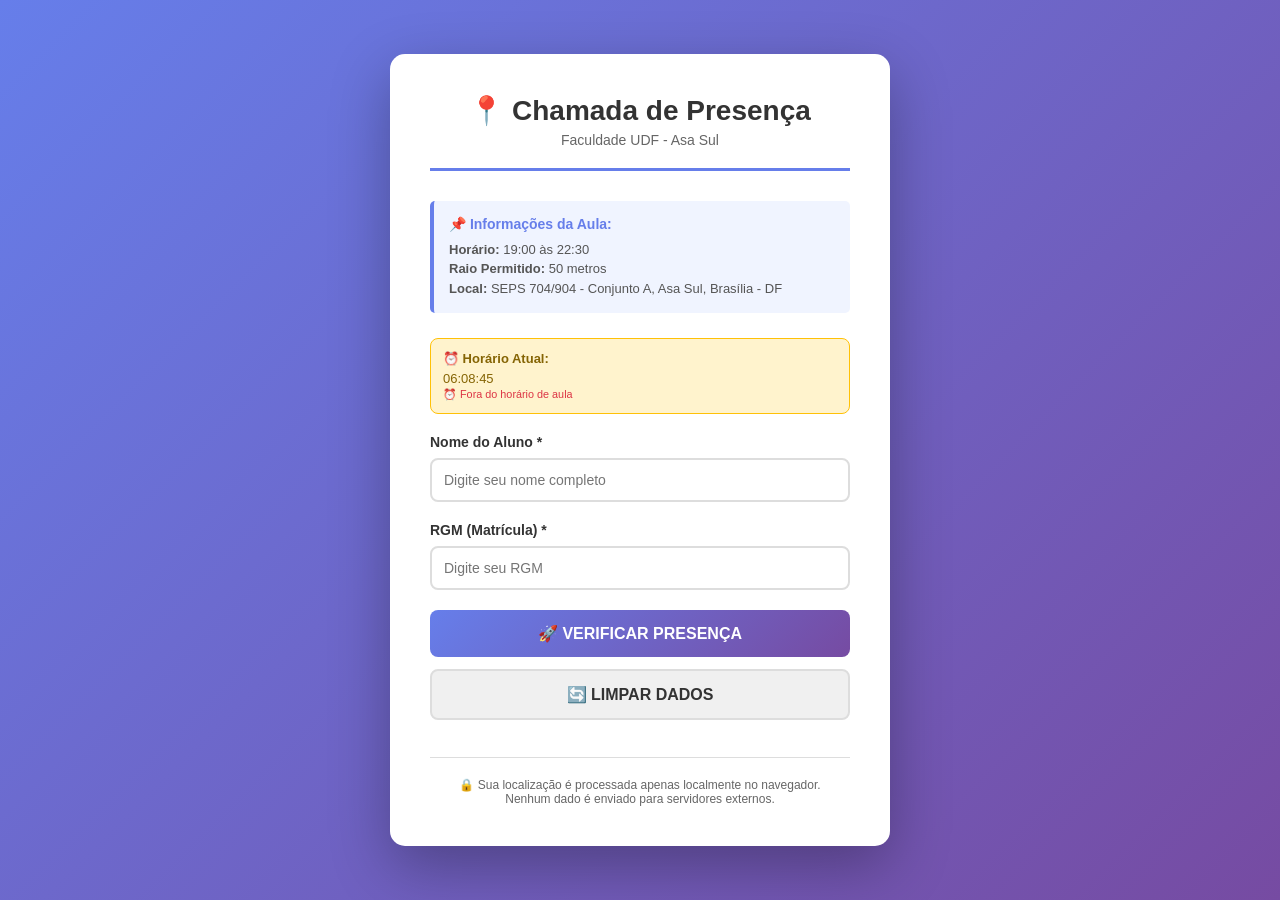
==== unidade_3/index.html @ 35caa16e "Update index.html - Sistema completo de chamada de presença UDF com GPS, validação de horário e camp" ====
<!DOCTYPE html>
<html lang="pt-BR">
<head>
    <meta charset="UTF-8">
    <meta name="viewport" content="width=device-width, initial-scale=1.0">
    <title>Chamada de Presença - UDF</title>
    <style>
        * {
            margin: 0;
            padding: 0;
            box-sizing: border-box;
        }
        
        body {
            font-family: 'Segoe UI', Tahoma, Geneva, Verdana, sans-serif;
            background: linear-gradient(135deg, #667eea 0%, #764ba2 100%);
            min-height: 100vh;
            display: flex;
            justify-content: center;
            align-items: center;
            padding: 20px;
        }
        
        .container {
            background: white;
            border-radius: 15px;
            box-shadow: 0 20px 60px rgba(0, 0, 0, 0.3);
            max-width: 500px;
            width: 100%;
            padding: 40px;
        }
        
        header {
            text-align: center;
            margin-bottom: 30px;
            border-bottom: 3px solid #667eea;
            padding-bottom: 20px;
        }
        
        header h1 {
            color: #333;
            font-size: 28px;
            margin-bottom: 5px;
        }
        
        header p {
            color: #666;
            font-size: 14px;
        }
        
        .info-box {
            background: #f0f4ff;
            border-left: 4px solid #667eea;
            padding: 15px;
            margin-bottom: 25px;
            border-radius: 5px;
        }
        
        .info-box h3 {
            color: #667eea;
            font-size: 14px;
            margin-bottom: 8px;
        }
        
        .info-box p {
            color: #555;
            font-size: 13px;
            line-height: 1.5;
        }
        
        .form-group {
            margin-bottom: 20px;
        }
        
        label {
            display: block;
            color: #333;
            font-weight: 600;
            margin-bottom: 8px;
            font-size: 14px;
        }
        
        input[type='text'],
        input[type='number'] {
            width: 100%;
            padding: 12px;
            border: 2px solid #ddd;
            border-radius: 8px;
            font-size: 14px;
            transition: border-color 0.3s;
        }
        
        input[type='text']:focus,
        input[type='number']:focus {
            outline: none;
            border-color: #667eea;
            box-shadow: 0 0 0 3px rgba(102, 126, 234, 0.1);
        }
        
        .horario-info {
            background: #fff3cd;
            border: 1px solid #ffc107;
            padding: 12px;
            border-radius: 8px;
            margin-bottom: 20px;
            font-size: 13px;
            color: #856404;
        }
        
        .horario-info strong {
            display: block;
            margin-bottom: 5px;
        }
        
        button {
            width: 100%;
            padding: 14px;
            border: none;
            border-radius: 8px;
            font-size: 16px;
            font-weight: 600;
            cursor: pointer;
            transition: all 0.3s;
            margin-bottom: 12px;
        }
        
        .btn-verificar {
            background: linear-gradient(135deg, #667eea 0%, #764ba2 100%);
            color: white;
        }
        
        .btn-verificar:hover {
            transform: translateY(-2px);
            box-shadow: 0 10px 25px rgba(102, 126, 234, 0.3);
        }
        
        .btn-verificar:active {
            transform: translateY(0);
        }
        
        .btn-limpar {
            background: #f0f0f0;
            color: #333;
            border: 2px solid #ddd;
        }
        
        .btn-limpar:hover {
            background: #e0e0e0;
        }
        
        .loading {
            display: none;
            text-align: center;
            padding: 20px;
        }
        
        .spinner {
            border: 4px solid #f3f3f3;
            border-top: 4px solid #667eea;
            border-radius: 50%;
            width: 40px;
            height: 40px;
            animation: spin 1s linear infinite;
            margin: 0 auto 10px;
        }
        
        @keyframes spin {
            0% { transform: rotate(0deg); }
            100% { transform: rotate(360deg); }
        }
        
        .resultado {
            margin-top: 25px;
            padding: 20px;
            border-radius: 10px;
            display: none;
        }
        
        .resultado.sucesso {
            background: #d4edda;
            border: 2px solid #28a745;
            color: #155724;
        }
        
        .resultado.erro {
            background: #f8d7da;
            border: 2px solid #dc3545;
            color: #721c24;
        }
        
        .resultado.aviso {
            background: #fff3cd;
            border: 2px solid #ffc107;
            color: #856404;
        }
        
        .resultado h3 {
            margin-bottom: 10px;
            font-size: 18px;
        }
        
        .resultado p {
            font-size: 14px;
            line-height: 1.6;
            margin-bottom: 8px;
        }
        
        .dados-detalhes {
            background: rgba(0, 0, 0, 0.1);
            padding: 12px;
            border-radius: 5px;
            margin-top: 12px;
            font-size: 13px;
        }
        
        .dados-detalhes p {
            margin-bottom: 5px;
        }
        
        footer {
            text-align: center;
            margin-top: 25px;
            padding-top: 20px;
            border-top: 1px solid #ddd;
            color: #666;
            font-size: 12px;
        }
        
        .erro-mensagem {
            color: #dc3545;
            font-size: 13px;
            margin-top: 5px;
            display: none;
        }
    </style>
</head>
<body>
    <div class="container">
        <header>
            <h1>📍 Chamada de Presença</h1>
            <p>Faculdade UDF - Asa Sul</p>
        </header>
        
        <div class="info-box">
            <h3>📌 Informações da Aula:</h3>
            <p><strong>Horário:</strong> 19:00 às 22:30</p>
            <p><strong>Raio Permitido:</strong> 50 metros</p>
            <p><strong>Local:</strong> SEPS 704/904 - Conjunto A, Asa Sul, Brasília - DF</p>
        </div>
        
        <div class="horario-info">
            <strong>⏰ Horário Atual:</strong>
            <span id="horarioAtual">--:--:--</span>
            <br>
            <small id="statusHorario">Aguardando sincronização...</small>
        </div>
        
        <form id="formPresenca">
            <div class="form-group">
                <label for="nomeAluno">Nome do Aluno *</label>
                <input type="text" id="nomeAluno" placeholder="Digite seu nome completo" required>
                <div class="erro-mensagem" id="erroNome">Por favor, preencha o nome</div>
            </div>
            
            <div class="form-group">
                <label for="rgmAluno">RGM (Matrícula) *</label>
                <input type="text" id="rgmAluno" placeholder="Digite seu RGM" required>
                <div class="erro-mensagem" id="erroRGM">Por favor, preencha o RGM</div>
            </div>
            
            <button type="submit" class="btn-verificar">🚀 VERIFICAR PRESENÇA</button>
            <button type="button" class="btn-limpar" onclick="limparDados()">🔄 LIMPAR DADOS</button>
        </form>
        
        <div class="loading" id="loading">
            <div class="spinner"></div>
            <p>Obtendo sua localização...</p>
        </div>
        
        <div class="resultado" id="resultado"></div>
        
        <footer>
            <p>🔒 Sua localização é processada apenas localmente no navegador.</p>
            <p>Nenhum dado é enviado para servidores externos.</p>
        </footer>
    </div>
    
    <script>
        // Coordenadas da UDF - Asa Sul
        const UDF_LAT = -15.8026769;
        const UDF_LON = -47.8994031;
        const RAIO_PERMITIDO = 50; // metros
        const HORA_INICIO = 19;
        const MINUTO_INICIO = 0;
        const HORA_FIM = 22;
        const MINUTO_FIM = 30;
        
        // Atualizar horário em tempo real
        function atualizarHorario() {
            const agora = new Date();
            const horas = String(agora.getHours()).padStart(2, '0');
            const minutos = String(agora.getMinutes()).padStart(2, '0');
            const segundos = String(agora.getSeconds()).padStart(2, '0');
            
            document.getElementById('horarioAtual').textContent = `${horas}:${minutos}:${segundos}`;
            
            // Verificar se está no horário
            const tempoAtual = agora.getHours() * 60 + agora.getMinutes();
            const tempoInicio = HORA_INICIO * 60 + MINUTO_INICIO;
            const tempoFim = HORA_FIM * 60 + MINUTO_FIM;
            
            const statusElement = document.getElementById('statusHorario');
            if (tempoAtual >= tempoInicio && tempoAtual <= tempoFim) {
                statusElement.textContent = '✅ Horário de aula (19:00 - 22:30)';
                statusElement.style.color = '#28a745';
            } else {
                statusElement.textContent = '⏰ Fora do horário de aula';
                statusElement.style.color = '#dc3545';
            }
        }
        
        // Atualizar horário a cada segundo
        setInterval(atualizarHorario, 1000);
        atualizarHorario(); // Atualizar imediatamente
        
        // Calcular distância usando Haversine
        function calcularDistancia(lat1, lon1, lat2, lon2) {
            const R = 6371000; // Raio da Terra em metros
            const dLat = (lat2 - lat1) * Math.PI / 180;
            const dLon = (lon2 - lon1) * Math.PI / 180;
            const a = Math.sin(dLat / 2) * Math.sin(dLat / 2) +
                      Math.cos(lat1 * Math.PI / 180) * Math.cos(lat2 * Math.PI / 180) *
                      Math.sin(dLon / 2) * Math.sin(dLon / 2);
            const c = 2 * Math.atan2(Math.sqrt(a), Math.sqrt(1 - a));
            return R * c;
        }
        
        // Verificar se está no horário
        function verificarHorario() {
            const agora = new Date();
            const tempoAtual = agora.getHours() * 60 + agora.getMinutes();
            const tempoInicio = HORA_INICIO * 60 + MINUTO_INICIO;
            const tempoFim = HORA_FIM * 60 + MINUTO_FIM;
            return tempoAtual >= tempoInicio && tempoAtual <= tempoFim;
        }
        
        // Formatar coordenadas
        function formatarCoordenada(valor) {
            return Math.abs(valor).toFixed(7) + (valor < 0 ? 'S/O' : 'N/L');
        }
        
        // Limpar dados
        function limparDados() {
            document.getElementById('formPresenca').reset();
            document.getElementById('resultado').style.display = 'none';
            document.getElementById('loading').style.display = 'none';
        }
        
        // Submit do formulário
        document.getElementById('formPresenca').addEventListener('submit', function(e) {
            e.preventDefault();
            
            const nome = document.getElementById('nomeAluno').value.trim();
            const rgm = document.getElementById('rgmAluno').value.trim();
            
            // Validar
            if (!nome) {
                document.getElementById('erroNome').style.display = 'block';
                return;
            } else {
                document.getElementById('erroNome').style.display = 'none';
            }
            
            if (!rgm) {
                document.getElementById('erroRGM').style.display = 'block';
                return;
            } else {
                document.getElementById('erroRGM').style.display = 'none';
            }
            
            // Mostrar loading
            document.getElementById('loading').style.display = 'block';
            document.getElementById('resultado').style.display = 'none';
            
            // Obter localização
            if (navigator.geolocation) {
                navigator.geolocation.getCurrentPosition(
                    function(position) {
                        const lat = position.coords.latitude;
                        const lon = position.coords.longitude;
                        
                        // Calcular distância
                        const distancia = calcularDistancia(UDF_LAT, UDF_LON, lat, lon);
                        
                        // Verificar horário
                        const horarioValido = verificarHorario();
                        
                        // Processar resultado
                        processarResultado(nome, rgm, lat, lon, distancia, horarioValido);
                    },
                    function(error) {
                        document.getElementById('loading').style.display = 'none';
                        mostrarErro('Erro ao obter localização: ' + error.message);
                    }
                );
            } else {
                document.getElementById('loading').style.display = 'none';
                mostrarErro('Geolocalização não é suportada por este navegador.');
            }
        });
        
        // Processar resultado
        function processarResultado(nome, rgm, lat, lon, distancia, horarioValido) {
            document.getElementById('loading').style.display = 'none';
            const resultadoDiv = document.getElementById('resultado');
            
            let titulo, mensagem, classe;
            
            if (!horarioValido) {
                titulo = '⏰ FORA DO HORÁRIO';
                mensagem = 'Você está tentando fazer presença fora do horário de aula (19:00 - 22:30).';
                classe = 'aviso';
            } else if (distancia <= RAIO_PERMITIDO) {
                titulo = '✅ PRESENÇA CONFIRMADA';
                mensagem = `Bem-vindo, ${nome}! Sua presença foi registrada com sucesso.`;
                classe = 'sucesso';
            } else {
                titulo = '❌ PRESENÇA NEGADA';
                mensagem = `Você está a ${distancia.toFixed(1)}m da sala. Distância máxima permitida: ${RAIO_PERMITIDO}m.`;
                classe = 'erro';
            }
            
            const agora = new Date();
            const horaFormatada = String(agora.getHours()).padStart(2, '0') + ':' + 
                                 String(agora.getMinutes()).padStart(2, '0') + ':' + 
                                 String(agora.getSeconds()).padStart(2, '0');
            
            resultadoDiv.innerHTML = `
                <h3>${titulo}</h3>
                <p>${mensagem}</p>
                <div class="dados-detalhes">
                    <p><strong>Nome:</strong> ${nome}</p>
                    <p><strong>RGM:</strong> ${rgm}</p>
                    <p><strong>Horário:</strong> ${horaFormatada}</p>
                    <p><strong>Sua Localização:</strong> ${lat.toFixed(7)}, ${lon.toFixed(7)}</p>
                    <p><strong>Distância da Sala:</strong> ${distancia.toFixed(2)} metros</p>
                </div>
            `;
            
            resultadoDiv.className = 'resultado ' + classe;
            resultadoDiv.style.display = 'block';
        }
        
        // Mostrar erro
        function mostrarErro(mensagem) {
            const resultadoDiv = document.getElementById('resultado');
            resultadoDiv.innerHTML = `
                <h3>❌ ERRO</h3>
                <p>${mensagem}</p>
            `;
            resultadoDiv.className = 'resultado erro';
            resultadoDiv.style.display = 'block';
        }
    </script>
</body>
</html>
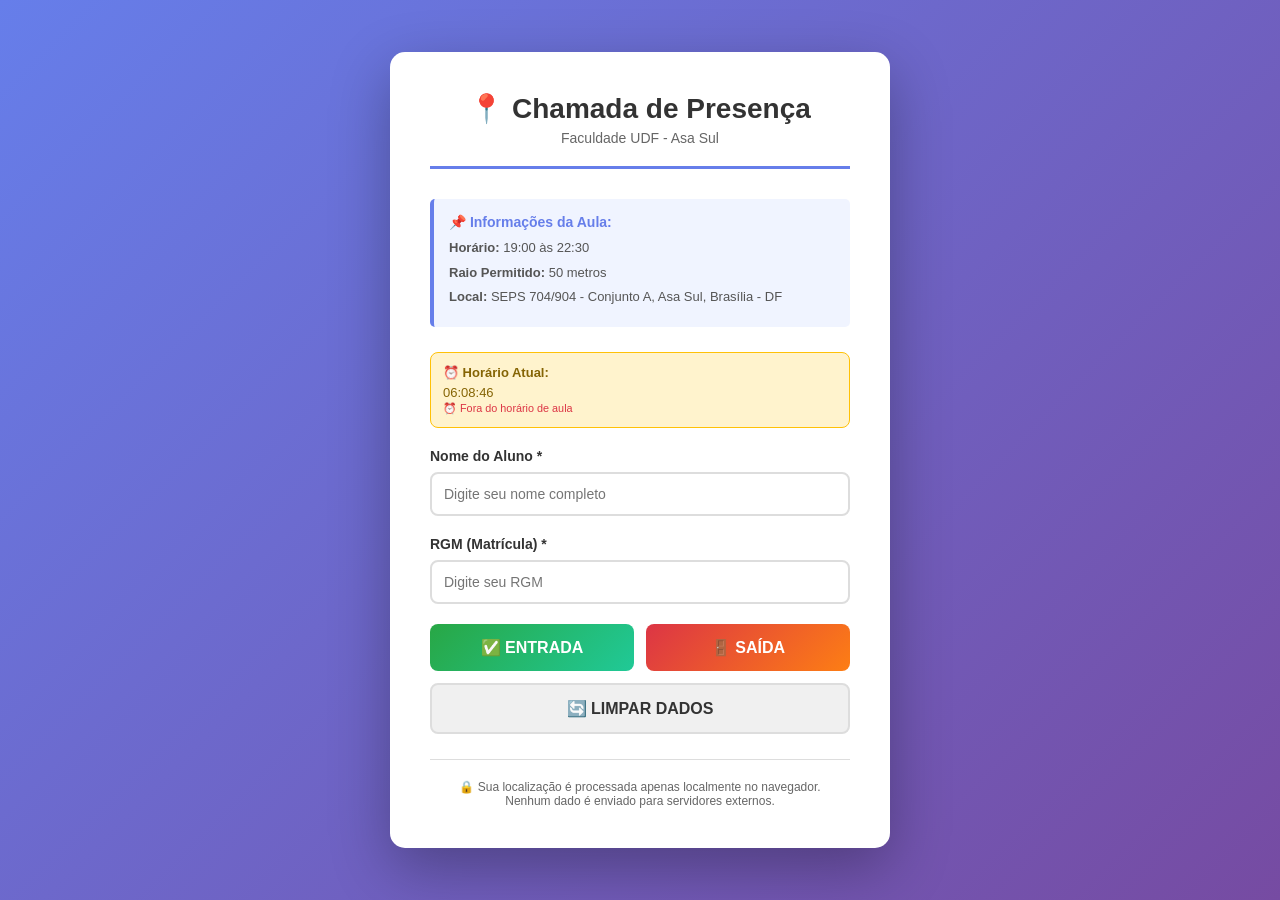
==== commit 168e9086: "Update index.html - Sistema de chamada com ENTRADA e SAÍDA, histórico de presença persistente" ====
--- a/unidade_3/index.html
+++ b/unidade_3/index.html
@@ -66,6 +66,22 @@
             color: #555;
             font-size: 13px;
             line-height: 1.5;
+            margin-bottom: 5px;
+        }
+        
+        .horario-info {
+            background: #fff3cd;
+            border: 1px solid #ffc107;
+            padding: 12px;
+            border-radius: 8px;
+            margin-bottom: 20px;
+            font-size: 13px;
+            color: #856404;
+        }
+        
+        .horario-info strong {
+            display: block;
+            margin-bottom: 5px;
         }
         
         .form-group {
@@ -97,23 +113,14 @@
             box-shadow: 0 0 0 3px rgba(102, 126, 234, 0.1);
         }
         
-        .horario-info {
-            background: #fff3cd;
-            border: 1px solid #ffc107;
-            padding: 12px;
-            border-radius: 8px;
-            margin-bottom: 20px;
-            font-size: 13px;
-            color: #856404;
-        }
-        
-        .horario-info strong {
-            display: block;
-            margin-bottom: 5px;
+        .botoes-container {
+            display: grid;
+            grid-template-columns: 1fr 1fr;
+            gap: 12px;
+            margin-bottom: 12px;
         }
         
         button {
-            width: 100%;
             padding: 14px;
             border: none;
             border-radius: 8px;
@@ -121,31 +128,41 @@
             font-weight: 600;
             cursor: pointer;
             transition: all 0.3s;
-            margin-bottom: 12px;
-        }
-        
-        .btn-verificar {
-            background: linear-gradient(135deg, #667eea 0%, #764ba2 100%);
+        }
+        
+        .btn-entrada {
+            background: linear-gradient(135deg, #28a745 0%, #20c997 100%);
             color: white;
         }
         
-        .btn-verificar:hover {
+        .btn-entrada:hover {
             transform: translateY(-2px);
-            box-shadow: 0 10px 25px rgba(102, 126, 234, 0.3);
-        }
-        
-        .btn-verificar:active {
-            transform: translateY(0);
+            box-shadow: 0 10px 25px rgba(40, 167, 69, 0.3);
+        }
+        
+        .btn-saida {
+            background: linear-gradient(135deg, #dc3545 0%, #fd7e14 100%);
+            color: white;
+        }
+        
+        .btn-saida:hover {
+            transform: translateY(-2px);
+            box-shadow: 0 10px 25px rgba(220, 53, 69, 0.3);
         }
         
         .btn-limpar {
             background: #f0f0f0;
             color: #333;
             border: 2px solid #ddd;
+            width: 100%;
         }
         
         .btn-limpar:hover {
             background: #e0e0e0;
+        }
+        
+        button:active {
+            transform: translateY(0);
         }
         
         .loading {
@@ -217,6 +234,37 @@
             margin-bottom: 5px;
         }
         
+        .historico {
+            margin-top: 20px;
+            padding: 15px;
+            background: #f9f9f9;
+            border-radius: 8px;
+            border: 1px solid #ddd;
+        }
+        
+        .historico h4 {
+            color: #333;
+            margin-bottom: 10px;
+            font-size: 14px;
+        }
+        
+        .historico-item {
+            padding: 8px;
+            margin-bottom: 8px;
+            background: white;
+            border-left: 3px solid #667eea;
+            border-radius: 3px;
+            font-size: 13px;
+        }
+        
+        .historico-entrada {
+            border-left-color: #28a745;
+        }
+        
+        .historico-saida {
+            border-left-color: #dc3545;
+        }
+        
         footer {
             text-align: center;
             margin-top: 25px;
@@ -231,6 +279,27 @@
             font-size: 13px;
             margin-top: 5px;
             display: none;
+        }
+
+        .status-presenca {
+            padding: 10px;
+            border-radius: 8px;
+            text-align: center;
+            font-weight: 600;
+            margin-top: 10px;
+            font-size: 14px;
+        }
+
+        .status-presente {
+            background: #d4edda;
+            color: #155724;
+            border: 1px solid #28a745;
+        }
+
+        .status-ausente {
+            background: #f8d7da;
+            color: #721c24;
+            border: 1px solid #dc3545;
         }
     </style>
 </head>
@@ -268,7 +337,11 @@
                 <div class="erro-mensagem" id="erroRGM">Por favor, preencha o RGM</div>
             </div>
             
-            <button type="submit" class="btn-verificar">🚀 VERIFICAR PRESENÇA</button>
+            <div class="botoes-container">
+                <button type="button" class="btn-entrada" onclick="registrarEntrada()">✅ ENTRADA</button>
+                <button type="button" class="btn-saida" onclick="registrarSaida()">🚪 SAÍDA</button>
+            </div>
+            
             <button type="button" class="btn-limpar" onclick="limparDados()">🔄 LIMPAR DADOS</button>
         </form>
         
@@ -278,6 +351,11 @@
         </div>
         
         <div class="resultado" id="resultado"></div>
+        
+        <div class="historico" id="historico" style="display: none;">
+            <h4>📋 Histórico de Presença</h4>
+            <div id="listaHistorico"></div>
+        </div>
         
         <footer>
             <p>🔒 Sua localização é processada apenas localmente no navegador.</p>
@@ -295,6 +373,22 @@
         const HORA_FIM = 22;
         const MINUTO_FIM = 30;
         
+        let historico = [];
+        let alunoDados = {};
+        
+        // Carregar histórico do localStorage
+        function carregarHistorico() {
+            const dados = localStorage.getItem('historicoPresenca');
+            if (dados) {
+                historico = JSON.parse(dados);
+            }
+        }
+        
+        // Salvar histórico no localStorage
+        function salvarHistorico() {
+            localStorage.setItem('historicoPresenca', JSON.stringify(historico));
+        }
+        
         // Atualizar horário em tempo real
         function atualizarHorario() {
             const agora = new Date();
@@ -321,7 +415,7 @@
         
         // Atualizar horário a cada segundo
         setInterval(atualizarHorario, 1000);
-        atualizarHorario(); // Atualizar imediatamente
+        atualizarHorario();
         
         // Calcular distância usando Haversine
         function calcularDistancia(lat1, lon1, lat2, lon2) {
@@ -344,59 +438,45 @@
             return tempoAtual >= tempoInicio && tempoAtual <= tempoFim;
         }
         
-        // Formatar coordenadas
-        function formatarCoordenada(valor) {
-            return Math.abs(valor).toFixed(7) + (valor < 0 ? 'S/O' : 'N/L');
-        }
-        
-        // Limpar dados
-        function limparDados() {
-            document.getElementById('formPresenca').reset();
-            document.getElementById('resultado').style.display = 'none';
-            document.getElementById('loading').style.display = 'none';
-        }
-        
-        // Submit do formulário
-        document.getElementById('formPresenca').addEventListener('submit', function(e) {
-            e.preventDefault();
-            
+        // Validar formulário
+        function validarFormulario() {
             const nome = document.getElementById('nomeAluno').value.trim();
             const rgm = document.getElementById('rgmAluno').value.trim();
             
-            // Validar
             if (!nome) {
                 document.getElementById('erroNome').style.display = 'block';
-                return;
+                return false;
             } else {
                 document.getElementById('erroNome').style.display = 'none';
             }
             
             if (!rgm) {
                 document.getElementById('erroRGM').style.display = 'block';
-                return;
+                return false;
             } else {
                 document.getElementById('erroRGM').style.display = 'none';
             }
             
-            // Mostrar loading
+            alunoDados = { nome, rgm };
+            return true;
+        }
+        
+        // Registrar Entrada
+        function registrarEntrada() {
+            if (!validarFormulario()) return;
+            
             document.getElementById('loading').style.display = 'block';
             document.getElementById('resultado').style.display = 'none';
             
-            // Obter localização
             if (navigator.geolocation) {
                 navigator.geolocation.getCurrentPosition(
                     function(position) {
                         const lat = position.coords.latitude;
                         const lon = position.coords.longitude;
-                        
-                        // Calcular distância
                         const distancia = calcularDistancia(UDF_LAT, UDF_LON, lat, lon);
-                        
-                        // Verificar horário
                         const horarioValido = verificarHorario();
                         
-                        // Processar resultado
-                        processarResultado(nome, rgm, lat, lon, distancia, horarioValido);
+                        processarEntrada(alunoDados.nome, alunoDados.rgm, lat, lon, distancia, horarioValido);
                     },
                     function(error) {
                         document.getElementById('loading').style.display = 'none';
@@ -407,33 +487,76 @@
                 document.getElementById('loading').style.display = 'none';
                 mostrarErro('Geolocalização não é suportada por este navegador.');
             }
-        });
-        
-        // Processar resultado
-        function processarResultado(nome, rgm, lat, lon, distancia, horarioValido) {
+        }
+        
+        // Registrar Saída
+        function registrarSaida() {
+            if (!validarFormulario()) return;
+            
+            document.getElementById('loading').style.display = 'block';
+            document.getElementById('resultado').style.display = 'none';
+            
+            if (navigator.geolocation) {
+                navigator.geolocation.getCurrentPosition(
+                    function(position) {
+                        const lat = position.coords.latitude;
+                        const lon = position.coords.longitude;
+                        const distancia = calcularDistancia(UDF_LAT, UDF_LON, lat, lon);
+                        const horarioValido = verificarHorario();
+                        
+                        processarSaida(alunoDados.nome, alunoDados.rgm, lat, lon, distancia, horarioValido);
+                    },
+                    function(error) {
+                        document.getElementById('loading').style.display = 'none';
+                        mostrarErro('Erro ao obter localização: ' + error.message);
+                    }
+                );
+            } else {
+                document.getElementById('loading').style.display = 'none';
+                mostrarErro('Geolocalização não é suportada por este navegador.');
+            }
+        }
+        
+        // Processar Entrada
+        function processarEntrada(nome, rgm, lat, lon, distancia, horarioValido) {
             document.getElementById('loading').style.display = 'none';
             const resultadoDiv = document.getElementById('resultado');
-            
-            let titulo, mensagem, classe;
-            
-            if (!horarioValido) {
-                titulo = '⏰ FORA DO HORÁRIO';
-                mensagem = 'Você está tentando fazer presença fora do horário de aula (19:00 - 22:30).';
-                classe = 'aviso';
-            } else if (distancia <= RAIO_PERMITIDO) {
-                titulo = '✅ PRESENÇA CONFIRMADA';
-                mensagem = `Bem-vindo, ${nome}! Sua presença foi registrada com sucesso.`;
-                classe = 'sucesso';
-            } else {
-                titulo = '❌ PRESENÇA NEGADA';
-                mensagem = `Você está a ${distancia.toFixed(1)}m da sala. Distância máxima permitida: ${RAIO_PERMITIDO}m.`;
-                classe = 'erro';
-            }
-            
             const agora = new Date();
             const horaFormatada = String(agora.getHours()).padStart(2, '0') + ':' + 
                                  String(agora.getMinutes()).padStart(2, '0') + ':' + 
                                  String(agora.getSeconds()).padStart(2, '0');
+            
+            let titulo, mensagem, classe;
+            let presenca = false;
+            
+            if (!horarioValido) {
+                titulo = '⏰ ENTRADA FORA DO HORÁRIO';
+                mensagem = 'Entrada registrada, mas você está tentando entrar fora do horário de aula (19:00 - 22:30).';
+                classe = 'aviso';
+            } else if (distancia <= RAIO_PERMITIDO) {
+                titulo = '✅ ENTRADA CONFIRMADA';
+                mensagem = `Bem-vindo, ${nome}! Sua entrada foi registrada com sucesso.`;
+                classe = 'sucesso';
+                presenca = true;
+            } else {
+                titulo = '❌ ENTRADA NEGADA';
+                mensagem = `Você está a ${distancia.toFixed(1)}m da sala. Distância máxima permitida: ${RAIO_PERMITIDO}m.`;
+                classe = 'erro';
+            }
+            
+            // Adicionar ao histórico
+            historico.push({
+                tipo: 'ENTRADA',
+                nome: nome,
+                rgm: rgm,
+                hora: horaFormatada,
+                distancia: distancia.toFixed(2),
+                localizacao: `${lat.toFixed(7)}, ${lon.toFixed(7)}`,
+                presenca: presenca,
+                data: new Date().toLocaleDateString('pt-BR')
+            });
+            salvarHistorico();
+            atualizarHistoricoUI();
             
             resultadoDiv.innerHTML = `
                 <h3>${titulo}</h3>
@@ -441,7 +564,55 @@
                 <div class="dados-detalhes">
                     <p><strong>Nome:</strong> ${nome}</p>
                     <p><strong>RGM:</strong> ${rgm}</p>
-                    <p><strong>Horário:</strong> ${horaFormatada}</p>
+                    <p><strong>Horário de Entrada:</strong> ${horaFormatada}</p>
+                    <p><strong>Sua Localização:</strong> ${lat.toFixed(7)}, ${lon.toFixed(7)}</p>
+                    <p><strong>Distância da Sala:</strong> ${distancia.toFixed(2)} metros</p>
+                </div>
+                <div class="status-presenca ${presenca ? 'status-presente' : 'status-ausente'}">
+                    ${presenca ? '✅ PRESENTE' : '❌ AUSENTE'}
+                </div>
+            `;
+            
+            resultadoDiv.className = 'resultado ' + classe;
+            resultadoDiv.style.display = 'block';
+        }
+        
+        // Processar Saída
+        function processarSaida(nome, rgm, lat, lon, distancia, horarioValido) {
+            document.getElementById('loading').style.display = 'none';
+            const resultadoDiv = document.getElementById('resultado');
+            const agora = new Date();
+            const horaFormatada = String(agora.getHours()).padStart(2, '0') + ':' + 
+                                 String(agora.getMinutes()).padStart(2, '0') + ':' + 
+                                 String(agora.getSeconds()).padStart(2, '0');
+            
+            let titulo, mensagem, classe;
+            
+            titulo = '🚪 SAÍDA REGISTRADA';
+            mensagem = `Sua saída foi registrada com sucesso, ${nome}!`;
+            classe = 'sucesso';
+            
+            // Adicionar ao histórico
+            historico.push({
+                tipo: 'SAÍDA',
+                nome: nome,
+                rgm: rgm,
+                hora: horaFormatada,
+                distancia: distancia.toFixed(2),
+                localizacao: `${lat.toFixed(7)}, ${lon.toFixed(7)}`,
+                presenca: true,
+                data: new Date().toLocaleDateString('pt-BR')
+            });
+            salvarHistorico();
+            atualizarHistoricoUI();
+            
+            resultadoDiv.innerHTML = `
+                <h3>${titulo}</h3>
+                <p>${mensagem}</p>
+                <div class="dados-detalhes">
+                    <p><strong>Nome:</strong> ${nome}</p>
+                    <p><strong>RGM:</strong> ${rgm}</p>
+                    <p><strong>Horário de Saída:</strong> ${horaFormatada}</p>
                     <p><strong>Sua Localização:</strong> ${lat.toFixed(7)}, ${lon.toFixed(7)}</p>
                     <p><strong>Distância da Sala:</strong> ${distancia.toFixed(2)} metros</p>
                 </div>
@@ -449,6 +620,34 @@
             
             resultadoDiv.className = 'resultado ' + classe;
             resultadoDiv.style.display = 'block';
+        }
+        
+        // Atualizar UI do histórico
+        function atualizarHistoricoUI() {
+            if (historico.length === 0) {
+                document.getElementById('historico').style.display = 'none';
+                return;
+            }
+            
+            document.getElementById('historico').style.display = 'block';
+            const listaHTML = historico.map((item, index) => `
+                <div class="historico-item historico-${item.tipo.toLowerCase()}">
+                    <strong>${item.tipo}</strong> - ${item.nome} (RGM: ${item.rgm})<br>
+                    <small>Horário: ${item.hora} | Distância: ${item.distancia}m | ${item.data}</small>
+                </div>
+            `).join('');
+            
+            document.getElementById('listaHistorico').innerHTML = listaHTML;
+        }
+        
+        // Limpar dados
+        function limparDados() {
+            document.getElementById('formPresenca').reset();
+            document.getElementById('resultado').style.display = 'none';
+            document.getElementById('loading').style.display = 'none';
+            historico = [];
+            salvarHistorico();
+            document.getElementById('historico').style.display = 'none';
         }
         
         // Mostrar erro
@@ -461,6 +660,10 @@
             resultadoDiv.className = 'resultado erro';
             resultadoDiv.style.display = 'block';
         }
+        
+        // Carregar histórico ao iniciar
+        carregarHistorico();
+        atualizarHistoricoUI();
     </script>
 </body>
 </html>
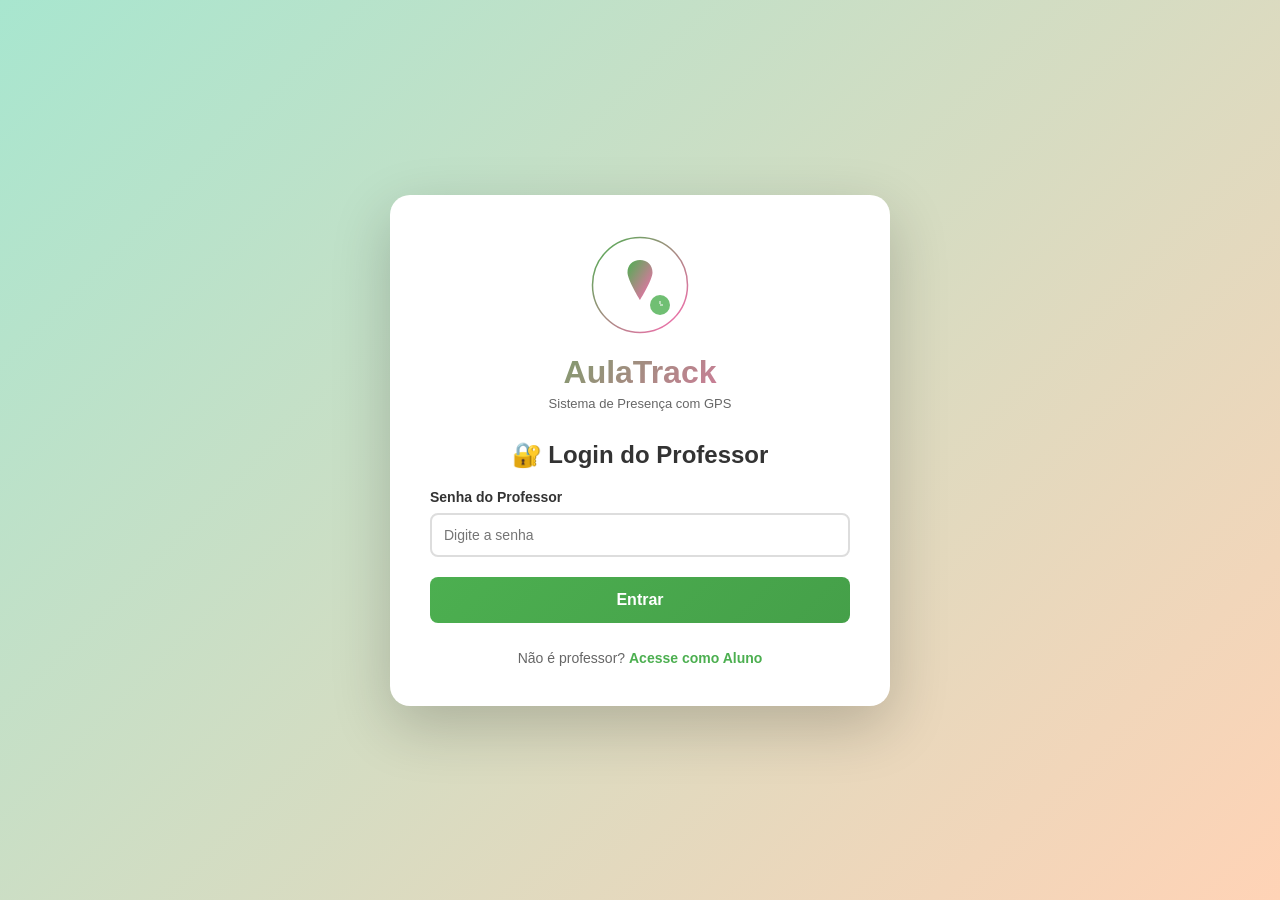
==== commit d60eaaa0: "Update index.html" ====
--- a/unidade_3/index.html
+++ b/unidade_3/index.html
@@ -3,7 +3,7 @@
 <head>
     <meta charset="UTF-8">
     <meta name="viewport" content="width=device-width, initial-scale=1.0">
-    <title>Chamada de Presença - UDF</title>
+    <title>AulaTrack - Sistema de Presença</title>
     <style>
         * {
             margin: 0;
@@ -13,7 +13,7 @@
         
         body {
             font-family: 'Segoe UI', Tahoma, Geneva, Verdana, sans-serif;
-            background: linear-gradient(135deg, #667eea 0%, #764ba2 100%);
+            background: linear-gradient(135deg, #a8e6cf 0%, #ffd3b6 100%);
             min-height: 100vh;
             display: flex;
             justify-content: center;
@@ -23,65 +23,53 @@
         
         .container {
             background: white;
-            border-radius: 15px;
-            box-shadow: 0 20px 60px rgba(0, 0, 0, 0.3);
+            border-radius: 20px;
+            box-shadow: 0 20px 60px rgba(0, 0, 0, 0.2);
             max-width: 500px;
             width: 100%;
             padding: 40px;
         }
         
-        header {
+        .logo {
             text-align: center;
             margin-bottom: 30px;
-            border-bottom: 3px solid #667eea;
-            padding-bottom: 20px;
-        }
-        
-        header h1 {
+        }
+        
+        .logo svg {
+            width: 100px;
+            height: 100px;
+            margin-bottom: 15px;
+        }
+        
+        .logo h1 {
             color: #333;
-            font-size: 28px;
+            font-size: 32px;
+            font-weight: 700;
+            background: linear-gradient(135deg, #4CAF50 0%, #FF69B4 100%);
+            -webkit-background-clip: text;
+            -webkit-text-fill-color: transparent;
+            background-clip: text;
             margin-bottom: 5px;
         }
         
-        header p {
+        .logo p {
             color: #666;
-            font-size: 14px;
-        }
-        
-        .info-box {
-            background: #f0f4ff;
-            border-left: 4px solid #667eea;
-            padding: 15px;
-            margin-bottom: 25px;
-            border-radius: 5px;
-        }
-        
-        .info-box h3 {
-            color: #667eea;
-            font-size: 14px;
-            margin-bottom: 8px;
-        }
-        
-        .info-box p {
-            color: #555;
             font-size: 13px;
-            line-height: 1.5;
-            margin-bottom: 5px;
-        }
-        
-        .horario-info {
-            background: #fff3cd;
-            border: 1px solid #ffc107;
-            padding: 12px;
-            border-radius: 8px;
+        }
+        
+        .screen {
+            display: none;
+        }
+        
+        .screen.active {
+            display: block;
+        }
+        
+        h2 {
+            color: #333;
+            font-size: 24px;
             margin-bottom: 20px;
-            font-size: 13px;
-            color: #856404;
-        }
-        
-        .horario-info strong {
-            display: block;
-            margin-bottom: 5px;
+            text-align: center;
         }
         
         .form-group {
@@ -97,30 +85,31 @@
         }
         
         input[type='text'],
-        input[type='number'] {
+        input[type='password'],
+        input[type='email'],
+        input[type='time'],
+        input[type='date'],
+        select,
+        textarea {
             width: 100%;
             padding: 12px;
             border: 2px solid #ddd;
             border-radius: 8px;
             font-size: 14px;
             transition: border-color 0.3s;
-        }
-        
-        input[type='text']:focus,
-        input[type='number']:focus {
+            font-family: inherit;
+        }
+        
+        input:focus,
+        select:focus,
+        textarea:focus {
             outline: none;
-            border-color: #667eea;
-            box-shadow: 0 0 0 3px rgba(102, 126, 234, 0.1);
-        }
-        
-        .botoes-container {
-            display: grid;
-            grid-template-columns: 1fr 1fr;
-            gap: 12px;
-            margin-bottom: 12px;
+            border-color: #4CAF50;
+            box-shadow: 0 0 0 3px rgba(76, 175, 80, 0.1);
         }
         
         button {
+            width: 100%;
             padding: 14px;
             border: none;
             border-radius: 8px;
@@ -128,298 +117,789 @@
             font-weight: 600;
             cursor: pointer;
             transition: all 0.3s;
-        }
-        
-        .btn-entrada {
-            background: linear-gradient(135deg, #28a745 0%, #20c997 100%);
+            margin-bottom: 12px;
+        }
+        
+        .btn-primary {
+            background: linear-gradient(135deg, #4CAF50 0%, #45a049 100%);
             color: white;
         }
         
-        .btn-entrada:hover {
+        .btn-primary:hover {
             transform: translateY(-2px);
-            box-shadow: 0 10px 25px rgba(40, 167, 69, 0.3);
-        }
-        
-        .btn-saida {
-            background: linear-gradient(135deg, #dc3545 0%, #fd7e14 100%);
+            box-shadow: 0 10px 25px rgba(76, 175, 80, 0.3);
+        }
+        
+        .btn-secondary {
+            background: linear-gradient(135deg, #FF69B4 0%, #FF1493 100%);
             color: white;
         }
         
-        .btn-saida:hover {
+        .btn-secondary:hover {
             transform: translateY(-2px);
-            box-shadow: 0 10px 25px rgba(220, 53, 69, 0.3);
-        }
-        
-        .btn-limpar {
-            background: #f0f0f0;
-            color: #333;
-            border: 2px solid #ddd;
-            width: 100%;
-        }
-        
-        .btn-limpar:hover {
-            background: #e0e0e0;
-        }
-        
-        button:active {
-            transform: translateY(0);
-        }
-        
-        .loading {
+            box-shadow: 0 10px 25px rgba(255, 105, 180, 0.3);
+        }
+        
+        .btn-danger {
+            background: #dc3545;
+            color: white;
+        }
+        
+        .btn-danger:hover {
+            background: #c82333;
+        }
+        
+        .btn-small {
+            padding: 8px 12px;
+            font-size: 13px;
+            width: auto;
+            margin: 2px;
+        }
+        
+        .link-switch {
+            text-align: center;
+            color: #666;
+            font-size: 14px;
+            margin-top: 15px;
+        }
+        
+        .link-switch a {
+            color: #4CAF50;
+            cursor: pointer;
+            text-decoration: none;
+            font-weight: 600;
+        }
+        
+        .link-switch a:hover {
+            color: #FF69B4;
+        }
+        
+        .error {
+            background: #f8d7da;
+            border: 1px solid #dc3545;
+            color: #721c24;
+            padding: 12px;
+            border-radius: 8px;
+            margin-bottom: 15px;
+            font-size: 13px;
             display: none;
-            text-align: center;
-            padding: 20px;
-        }
-        
-        .spinner {
-            border: 4px solid #f3f3f3;
-            border-top: 4px solid #667eea;
-            border-radius: 50%;
-            width: 40px;
-            height: 40px;
-            animation: spin 1s linear infinite;
-            margin: 0 auto 10px;
-        }
-        
-        @keyframes spin {
-            0% { transform: rotate(0deg); }
-            100% { transform: rotate(360deg); }
-        }
-        
-        .resultado {
-            margin-top: 25px;
-            padding: 20px;
-            border-radius: 10px;
+        }
+        
+        .success {
+            background: #d4edda;
+            border: 1px solid #28a745;
+            color: #155724;
+            padding: 12px;
+            border-radius: 8px;
+            margin-bottom: 15px;
+            font-size: 13px;
             display: none;
         }
         
-        .resultado.sucesso {
-            background: #d4edda;
-            border: 2px solid #28a745;
-            color: #155724;
-        }
-        
-        .resultado.erro {
-            background: #f8d7da;
-            border: 2px solid #dc3545;
-            color: #721c24;
-        }
-        
-        .resultado.aviso {
-            background: #fff3cd;
-            border: 2px solid #ffc107;
-            color: #856404;
-        }
-        
-        .resultado h3 {
-            margin-bottom: 10px;
-            font-size: 18px;
-        }
-        
-        .resultado p {
-            font-size: 14px;
-            line-height: 1.6;
-            margin-bottom: 8px;
-        }
-        
-        .dados-detalhes {
-            background: rgba(0, 0, 0, 0.1);
-            padding: 12px;
+        .info-box {
+            background: #e7f3ff;
+            border-left: 4px solid #4CAF50;
+            padding: 15px;
+            margin-bottom: 20px;
             border-radius: 5px;
-            margin-top: 12px;
             font-size: 13px;
-        }
-        
-        .dados-detalhes p {
-            margin-bottom: 5px;
-        }
-        
-        .historico {
-            margin-top: 20px;
+            color: #555;
+        }
+        
+        .aula-link-box {
+            background: #f0f8ff;
+            border: 2px solid #4CAF50;
             padding: 15px;
-            background: #f9f9f9;
             border-radius: 8px;
-            border: 1px solid #ddd;
-        }
-        
-        .historico h4 {
+            margin: 20px 0;
+        }
+        
+        .aula-link-box h4 {
             color: #333;
             margin-bottom: 10px;
-            font-size: 14px;
-        }
-        
-        .historico-item {
-            padding: 8px;
-            margin-bottom: 8px;
+        }
+        
+        .link-container {
             background: white;
-            border-left: 3px solid #667eea;
-            border-radius: 3px;
+            padding: 10px;
+            border-radius: 5px;
+            word-break: break-all;
+            font-family: monospace;
+            font-size: 12px;
+            color: #666;
+            margin-bottom: 10px;
+            border: 1px solid #ddd;
+        }
+        
+        .btn-copy {
+            background: #667eea;
+            color: white;
+            width: 100%;
+            padding: 10px;
+            border: none;
+            border-radius: 5px;
+            cursor: pointer;
             font-size: 13px;
         }
         
-        .historico-entrada {
-            border-left-color: #28a745;
-        }
-        
-        .historico-saida {
-            border-left-color: #dc3545;
-        }
-        
-        footer {
-            text-align: center;
-            margin-top: 25px;
-            padding-top: 20px;
-            border-top: 1px solid #ddd;
-            color: #666;
-            font-size: 12px;
-        }
-        
-        .erro-mensagem {
-            color: #dc3545;
+        .btn-copy:hover {
+            background: #5568d3;
+        }
+        
+        .alunos-table {
+            width: 100%;
+            border-collapse: collapse;
+            margin-top: 20px;
             font-size: 13px;
-            margin-top: 5px;
-            display: none;
-        }
-
-        .status-presenca {
+        }
+        
+        .alunos-table th {
+            background: linear-gradient(135deg, #4CAF50 0%, #FF69B4 100%);
+            color: white;
+            padding: 12px;
+            text-align: left;
+        }
+        
+        .alunos-table td {
             padding: 10px;
-            border-radius: 8px;
-            text-align: center;
-            font-weight: 600;
-            margin-top: 10px;
-            font-size: 14px;
-        }
-
+            border-bottom: 1px solid #ddd;
+        }
+        
+        .alunos-table tr:hover {
+            background: #f9f9f9;
+        }
+        
         .status-presente {
             background: #d4edda;
             color: #155724;
-            border: 1px solid #28a745;
-        }
-
+            padding: 4px 8px;
+            border-radius: 4px;
+            font-weight: 600;
+            font-size: 12px;
+        }
+        
         .status-ausente {
             background: #f8d7da;
             color: #721c24;
-            border: 1px solid #dc3545;
+            padding: 4px 8px;
+            border-radius: 4px;
+            font-weight: 600;
+            font-size: 12px;
+        }
+        
+        .status-aguardando {
+            background: #fff3cd;
+            color: #856404;
+            padding: 4px 8px;
+            border-radius: 4px;
+            font-weight: 600;
+            font-size: 12px;
+        }
+        
+        .header-prof {
+            display: flex;
+            justify-content: space-between;
+            align-items: center;
+            margin-bottom: 20px;
+            padding-bottom: 15px;
+            border-bottom: 2px solid #ddd;
+        }
+        
+        .header-prof h2 {
+            margin: 0;
+            flex: 1;
+            text-align: left;
+            font-size: 20px;
+        }
+        
+        .btn-logout {
+            background: #dc3545;
+            color: white;
+            padding: 8px 15px;
+            border: none;
+            border-radius: 5px;
+            cursor: pointer;
+            font-size: 13px;
+        }
+        
+        .btn-logout:hover {
+            background: #c82333;
+        }
+
+        .aula-info {
+            background: #e7f3ff;
+            border-left: 4px solid #4CAF50;
+            padding: 15px;
+            margin-bottom: 20px;
+            border-radius: 5px;
+            font-size: 13px;
+        }
+
+        .aula-info p {
+            margin-bottom: 5px;
         }
     </style>
 </head>
 <body>
     <div class="container">
-        <header>
-            <h1>📍 Chamada de Presença</h1>
-            <p>Faculdade UDF - Asa Sul</p>
-        </header>
-        
-        <div class="info-box">
-            <h3>📌 Informações da Aula:</h3>
-            <p><strong>Horário:</strong> 19:00 às 22:30</p>
-            <p><strong>Raio Permitido:</strong> 50 metros</p>
-            <p><strong>Local:</strong> SEPS 704/904 - Conjunto A, Asa Sul, Brasília - DF</p>
+        <!-- LOGO -->
+        <div class="logo">
+            <svg viewBox="0 0 200 200" xmlns="http://www.w3.org/2000/svg">
+                <!-- Círculo de fundo -->
+                <circle cx="100" cy="100" r="95" fill="none" stroke="url(#gradiente)" stroke-width="3"/>
+                
+                <!-- Gradiente -->
+                <defs>
+                    <linearGradient id="gradiente" x1="0%" y1="0%" x2="100%" y2="100%">
+                        <stop offset="0%" style="stop-color:#4CAF50;stop-opacity:1" />
+                        <stop offset="100%" style="stop-color:#FF69B4;stop-opacity:1" />
+                    </linearGradient>
+                </defs>
+                
+                <!-- Ícone de localização -->
+                <path d="M 100 50 C 85 50 75 60 75 75 C 75 90 100 130 100 130 C 100 130 125 90 125 75 C 125 60 115 50 100 50 Z M 100 80 C 95 80 91 84 91 89 C 91 94 95 98 100 98 C 105 98 109 94 109 89 C 109 84 105 80 100 80 Z" fill="url(#gradiente)"/>
+                
+                <!-- Relógio -->
+                <circle cx="140" cy="140" r="20" fill="#4CAF50" opacity="0.8"/>
+                <line x1="140" y1="132" x2="140" y2="138" stroke="white" stroke-width="2"/>
+                <line x1="140" y1="140" x2="146" y2="140" stroke="white" stroke-width="2"/>
+            </svg>
+            <h1>AulaTrack</h1>
+            <p>Sistema de Presença com GPS</p>
         </div>
-        
-        <div class="horario-info">
-            <strong>⏰ Horário Atual:</strong>
-            <span id="horarioAtual">--:--:--</span>
-            <br>
-            <small id="statusHorario">Aguardando sincronização...</small>
+
+        <!-- TELA DE LOGIN DO PROFESSOR -->
+        <div id="loginProfessor" class="screen active">
+            <h2>🔐 Login do Professor</h2>
+            <div class="error" id="erroProfessor"></div>
+            
+            <div class="form-group">
+                <label for="senhaProfessor">Senha do Professor</label>
+                <input type="password" id="senhaProfessor" placeholder="Digite a senha">
+            </div>
+            
+            <button class="btn-primary" onclick="validarSenhaProfessor()">Entrar</button>
+            
+            <div class="link-switch">
+                Não é professor? <a onclick="telaAluno()">Acesse como Aluno</a>
+            </div>
         </div>
-        
-        <form id="formPresenca">
+
+        <!-- TELA CADASTRO EMAIL PROFESSOR -->
+        <div id="cadastroEmailProfessor" class="screen">
+            <h2>📧 Cadastro do Professor</h2>
+            <div class="error" id="erroCadastro"></div>
+            <div class="info-box">
+                Complete seu cadastro para acessar o sistema.
+            </div>
+            
+            <div class="form-group">
+                <label for="nomeProfessor">Nome Completo</label>
+                <input type="text" id="nomeProfessor" placeholder="Seu nome">
+            </div>
+            
+            <div class="form-group">
+                <label for="emailProfessor">Email</label>
+                <input type="email" id="emailProfessor" placeholder="seu@email.com">
+            </div>
+            
+            <button class="btn-primary" onclick="salvarProfessor()">Continuar</button>
+        </div>
+
+        <!-- TELA DASHBOARD DO PROFESSOR -->
+        <div id="dashboardProfessor" class="screen">
+            <div class="header-prof">
+                <h2>Dashboard</h2>
+                <button class="btn-logout" onclick="logout()">Sair</button>
+            </div>
+            
+            <div class="info-box">
+                Bem-vindo, <strong id="nomeProfDisplay"></strong>!
+            </div>
+            
+            <button class="btn-primary" onclick="mostrarTelaCriarAula()">+ CRIAR NOVA AULA</button>
+            
+            <div id="aulaAtiva" style="display: none;">
+                <div class="aula-link-box">
+                    <h4>📍 Aula Ativa</h4>
+                    <p id="infoAulaAtiva"></p>
+                    <div class="link-container" id="linkAula"></div>
+                    <button class="btn-copy" onclick="copiarLink()">📋 Copiar Link</button>
+                </div>
+                
+                <h3 style="margin-top: 20px; margin-bottom: 10px;">Presença dos Alunos</h3>
+                <table class="alunos-table">
+                    <thead>
+                        <tr>
+                            <th>Nome</th>
+                            <th>RGM</th>
+                            <th>Entrada</th>
+                            <th>Saída</th>
+                            <th>Status</th>
+                        </tr>
+                    </thead>
+                    <tbody id="tabelaAlunos">
+                    </tbody>
+                </table>
+                
+                <button class="btn-danger" onclick="encerrarAula()" style="margin-top: 20px; width: 100%;">🛑 ENCERRAR AULA</button>
+            </div>
+            
+            <div id="semAula" style="text-align: center; padding: 40px 0;">
+                <p style="color: #999; font-size: 14px;">Nenhuma aula ativa</p>
+            </div>
+        </div>
+
+        <!-- TELA CRIAR AULA -->
+        <div id="criarAula" class="screen">
+            <h2>➕ Criar Nova Aula</h2>
+            <div class="error" id="erroCriarAula"></div>
+            
+            <div class="form-group">
+                <label for="materia">Disciplina/Matéria</label>
+                <input type="text" id="materia" placeholder="Ex: Engenharia de Prompt IA">
+            </div>
+            
+            <div class="form-group">
+                <label for="dataAula">Data da Aula</label>
+                <input type="date" id="dataAula">
+            </div>
+            
+            <div class="form-group">
+                <label for="horaInicio">Hora de Início</label>
+                <input type="time" id="horaInicio" value="19:00">
+            </div>
+            
+            <div class="form-group">
+                <label for="duracao">Duração da Aula</label>
+                <input type="time" id="duracao" value="03:40">
+            </div>
+            
+            <div class="form-group">
+                <label for="intervalo">Intervalo (minutos)</label>
+                <input type="number" id="intervalo" value="20">
+            </div>
+            
+            <div class="form-group">
+                <label for="raioProfessor">Raio Permitido (metros)</label>
+                <input type="number" id="raioProfessor" value="50">
+            </div>
+            
+            <div class="form-group">
+                <label for="localAula">Local da Aula</label>
+                <textarea id="localAula" rows="2" placeholder="Descrição do local, prédio, sala, etc.">SEPS 704/904 - Conjunto A, Asa Sul, Brasília - DF</textarea>
+            </div>
+            
+            <div class="form-group">
+                <label for="latitudeProfessor">Latitude</label>
+                <input type="text" id="latitudeProfessor" value="-15.8026769" placeholder="-15.8026769">
+            </div>
+            
+            <div class="form-group">
+                <label for="longitudeProfessor">Longitude</label>
+                <input type="text" id="longitudeProfessor" value="-47.8994031" placeholder="-47.8994031">
+            </div>
+            
+            <button class="btn-primary" onclick="criarAula()">✅ CRIAR AULA</button>
+            <button class="btn-secondary" onclick="voltarDashboard()" style="background: #ddd; color: #333;">Cancelar</button>
+        </div>
+
+        <!-- TELA DO ALUNO -->
+        <div id="telaAluno" class="screen">
+            <h2>📍 Chamada de Presença</h2>
+            <div class="error" id="erroAluno"></div>
+            <div class="success" id="sucessoAluno"></div>
+            
+            <div class="aula-info" id="infoAulaAluno" style="display: none;">
+                <p><strong>Disciplina:</strong> <span id="materiaAluno"></span></p>
+                <p><strong>Horário:</strong> <span id="horarioAluno"></span></p>
+                <p><strong>Local:</strong> <span id="localAluno"></span></p>
+                <p><strong>Horário Atual:</strong> <span id="horarioAtualAluno">--:--:--</span></p>
+            </div>
+            
             <div class="form-group">
                 <label for="nomeAluno">Nome do Aluno *</label>
-                <input type="text" id="nomeAluno" placeholder="Digite seu nome completo" required>
-                <div class="erro-mensagem" id="erroNome">Por favor, preencha o nome</div>
+                <input type="text" id="nomeAluno" placeholder="Digite seu nome completo">
             </div>
             
             <div class="form-group">
                 <label for="rgmAluno">RGM (Matrícula) *</label>
-                <input type="text" id="rgmAluno" placeholder="Digite seu RGM" required>
-                <div class="erro-mensagem" id="erroRGM">Por favor, preencha o RGM</div>
-            </div>
-            
-            <div class="botoes-container">
-                <button type="button" class="btn-entrada" onclick="registrarEntrada()">✅ ENTRADA</button>
-                <button type="button" class="btn-saida" onclick="registrarSaida()">🚪 SAÍDA</button>
-            </div>
-            
-            <button type="button" class="btn-limpar" onclick="limparDados()">🔄 LIMPAR DADOS</button>
-        </form>
-        
-        <div class="loading" id="loading">
-            <div class="spinner"></div>
-            <p>Obtendo sua localização...</p>
+                <input type="text" id="rgmAluno" placeholder="Digite seu RGM">
+            </div>
+            
+            <div style="display: grid; grid-template-columns: 1fr 1fr; gap: 10px;">
+                <button class="btn-primary" onclick="registrarEntradaAluno()" style="background: #4CAF50;">✅ ENTRADA</button>
+                <button class="btn-secondary" onclick="registrarSaidaAluno()" style="background: #FF69B4;">🚪 SAÍDA</button>
+            </div>
+            
+            <button class="btn-secondary" onclick="voltarTelaAluno()" style="background: #ddd; color: #333; margin-top: 10px;">← Voltar</button>
         </div>
-        
-        <div class="resultado" id="resultado"></div>
-        
-        <div class="historico" id="historico" style="display: none;">
-            <h4>📋 Histórico de Presença</h4>
-            <div id="listaHistorico"></div>
+
+        <!-- TELA CONFIRMAÇÃO PRESENÇA -->
+        <div id="confirmacaoPresenca" class="screen">
+            <div style="text-align: center; padding: 40px 20px;">
+                <svg width="80" height="80" viewBox="0 0 80 80" xmlns="http://www.w3.org/2000/svg" style="margin-bottom: 20px;">
+                    <circle cx="40" cy="40" r="38" fill="none" stroke="#4CAF50" stroke-width="2"/>
+                    <path d="M 20 40 L 35 55 L 60 25" stroke="#4CAF50" stroke-width="3" fill="none" stroke-linecap="round" stroke-linejoin="round"/>
+                </svg>
+                
+                <h2>✅ PRESENÇA CONFIRMADA!</h2>
+                <p style="color: #666; font-size: 14px; margin-bottom: 20px;">
+                    Sua presença na aula foi registrada com sucesso.
+                </p>
+                
+                <div class="info-box" id="detalhesConfirmacao"></div>
+                
+                <button class="btn-primary" onclick="novaPresenca()">➕ Registrar Outra Presença</button>
+            </div>
         </div>
-        
-        <footer>
-            <p>🔒 Sua localização é processada apenas localmente no navegador.</p>
-            <p>Nenhum dado é enviado para servidores externos.</p>
-        </footer>
     </div>
-    
+
     <script>
-        // Coordenadas da UDF - Asa Sul
-        const UDF_LAT = -15.8026769;
-        const UDF_LON = -47.8994031;
-        const RAIO_PERMITIDO = 50; // metros
-        const HORA_INICIO = 19;
-        const MINUTO_INICIO = 0;
-        const HORA_FIM = 22;
-        const MINUTO_FIM = 30;
-        
-        let historico = [];
-        let alunoDados = {};
-        
-        // Carregar histórico do localStorage
-        function carregarHistorico() {
-            const dados = localStorage.getItem('historicoPresenca');
-            if (dados) {
-                historico = JSON.parse(dados);
-            }
-        }
-        
-        // Salvar histórico no localStorage
-        function salvarHistorico() {
-            localStorage.setItem('historicoPresenca', JSON.stringify(historico));
-        }
-        
-        // Atualizar horário em tempo real
-        function atualizarHorario() {
+        // Dados globais
+        let professor = JSON.parse(localStorage.getItem('professor')) || null;
+        let aulaAtiva = JSON.parse(localStorage.getItem('aulaAtiva')) || null;
+        let presencas = JSON.parse(localStorage.getItem('presencas')) || {};
+        let parametrosAula = JSON.parse(localStorage.getItem('parametrosAula')) || {};
+        const SENHA_PADRAO = 'aulatrack';
+        
+        // Atualizar horário em tempo real (Aluno)
+        setInterval(() => {
             const agora = new Date();
-            const horas = String(agora.getHours()).padStart(2, '0');
-            const minutos = String(agora.getMinutes()).padStart(2, '0');
-            const segundos = String(agora.getSeconds()).padStart(2, '0');
-            
-            document.getElementById('horarioAtual').textContent = `${horas}:${minutos}:${segundos}`;
-            
-            // Verificar se está no horário
-            const tempoAtual = agora.getHours() * 60 + agora.getMinutes();
-            const tempoInicio = HORA_INICIO * 60 + MINUTO_INICIO;
-            const tempoFim = HORA_FIM * 60 + MINUTO_FIM;
-            
-            const statusElement = document.getElementById('statusHorario');
-            if (tempoAtual >= tempoInicio && tempoAtual <= tempoFim) {
-                statusElement.textContent = '✅ Horário de aula (19:00 - 22:30)';
-                statusElement.style.color = '#28a745';
+            const h = String(agora.getHours()).padStart(2, '0');
+            const m = String(agora.getMinutes()).padStart(2, '0');
+            const s = String(agora.getSeconds()).padStart(2, '0');
+            const el = document.getElementById('horarioAtualAluno');
+            if (el) el.textContent = `${h}:${m}:${s}`;
+        }, 1000);
+        
+        // ============ PROFESSOR ============
+        function validarSenhaProfessor() {
+            const senha = document.getElementById('senhaProfessor').value;
+            if (senha === SENHA_PADRAO) {
+                if (professor && professor.email) {
+                    mostrarTela('dashboardProfessor');
+                    atualizarDashboard();
+                } else {
+                    mostrarTela('cadastroEmailProfessor');
+                }
             } else {
-                statusElement.textContent = '⏰ Fora do horário de aula';
-                statusElement.style.color = '#dc3545';
-            }
-        }
-        
-        // Atualizar horário a cada segundo
-        setInterval(atualizarHorario, 1000);
-        atualizarHorario();
-        
-        // Calcular distância usando Haversine
+                mostrarErro('erroProfessor', 'Senha incorreta!');
+            }
+        }
+        
+        function salvarProfessor() {
+            const nome = document.getElementById('nomeProfessor').value.trim();
+            const email = document.getElementById('emailProfessor').value.trim();
+            
+            if (!nome || !email) {
+                mostrarErro('erroCadastro', 'Preencha todos os campos!');
+                return;
+            }
+            
+            professor = { nome, email };
+            localStorage.setItem('professor', JSON.stringify(professor));
+            document.getElementById('nomeProfDisplay').textContent = nome;
+            mostrarTela('dashboardProfessor');
+            atualizarDashboard();
+        }
+        
+        function mostrarTelaCriarAula() {
+            const hoje = new Date().toISOString().split('T')[0];
+            document.getElementById('dataAula').value = hoje;
+            mostrarTela('criarAula');
+        }
+        
+        function criarAula() {
+            const materia = document.getElementById('materia').value.trim();
+            const dataAula = document.getElementById('dataAula').value;
+            const horaInicio = document.getElementById('horaInicio').value;
+            const duracao = document.getElementById('duracao').value;
+            const intervalo = parseInt(document.getElementById('intervalo').value);
+            const raio = parseInt(document.getElementById('raioProfessor').value);
+            const local = document.getElementById('localAula').value.trim();
+            const lat = parseFloat(document.getElementById('latitudeProfessor').value);
+            const lon = parseFloat(document.getElementById('longitudeProfessor').value);
+            
+            if (!materia || !dataAula || !horaInicio) {
+                mostrarErro('erroCriarAula', 'Preencha todos os campos obrigatórios!');
+                return;
+            }
+            
+            const aulaId = Date.now().toString();
+            const linkAula = `${window.location.origin}${window.location.pathname}?aula=${aulaId}`;
+            
+            aulaAtiva = {
+                id: aulaId,
+                materia,
+                dataAula,
+                horaInicio,
+                duracao,
+                intervalo,
+                raio,
+                local,
+                latitude: lat,
+                longitude: lon,
+                link: linkAula,
+                criada: new Date().toLocaleString('pt-BR')
+            };
+            
+            parametrosAula = {
+                materia,
+                horaInicio,
+                duracao,
+                intervalo,
+                raio,
+                local,
+                latitude: lat,
+                longitude: lon,
+                dataAula
+            };
+            
+            localStorage.setItem('aulaAtiva', JSON.stringify(aulaAtiva));
+            localStorage.setItem('parametrosAula', JSON.stringify(parametrosAula));
+            presencas = {};
+            localStorage.setItem('presencas', JSON.stringify(presencas));
+            
+            mostrarTela('dashboardProfessor');
+            atualizarDashboard();
+        }
+        
+        function atualizarDashboard() {
+            if (!professor) return;
+            
+            document.getElementById('nomeProfDisplay').textContent = professor.nome;
+            
+            if (aulaAtiva && aulaAtiva.id) {
+                document.getElementById('semAula').style.display = 'none';
+                document.getElementById('aulaAtiva').style.display = 'block';
+                
+                const [h, m] = aulaAtiva.horaInicio.split(':');
+                const [dh, dm] = aulaAtiva.duracao.split(':');
+                const horaFim = new Date(0, 0, 0, parseInt(h) + parseInt(dh), parseInt(m) + parseInt(dm)).toLocaleTimeString('pt-BR', {hour: '2-digit', minute: '2-digit'});
+                
+                document.getElementById('infoAulaAtiva').innerHTML = `
+                    <strong>${aulaAtiva.materia}</strong><br>
+                    📅 ${new Date(aulaAtiva.dataAula).toLocaleDateString('pt-BR')}<br>
+                    ⏰ ${aulaAtiva.horaInicio} até ${horaFim}
+                `;
+                
+                document.getElementById('linkAula').textContent = aulaAtiva.link;
+                atualizarTabelaAlunos();
+            } else {
+                document.getElementById('semAula').style.display = 'block';
+                document.getElementById('aulaAtiva').style.display = 'none';
+            }
+        }
+        
+        function atualizarTabelaAlunos() {
+            const tbody = document.getElementById('tabelaAlunos');
+            tbody.innerHTML = '';
+            
+            if (Object.keys(presencas).length === 0) {
+                tbody.innerHTML = '<tr><td colspan="5" style="text-align: center; color: #999;">Nenhum aluno registrado ainda</td></tr>';
+                return;
+            }
+            
+            for (let key in presencas) {
+                const p = presencas[key];
+                let status = '⏳ Aguardando';
+                let statusClass = 'status-aguardando';
+                
+                if (p.entrada && p.saida) {
+                    status = '✅ Presente';
+                    statusClass = 'status-presente';
+                } else if (!p.entrada) {
+                    status = '❌ Ausente';
+                    statusClass = 'status-ausente';
+                }
+                
+                const row = `
+                    <tr>
+                        <td>${p.nome}</td>
+                        <td>${p.rgm}</td>
+                        <td>${p.entrada || '-'}</td>
+                        <td>${p.saida || '-'}</td>
+                        <td><span class="${statusClass}">${status}</span></td>
+                    </tr>
+                `;
+                tbody.innerHTML += row;
+            }
+        }
+        
+        function copiarLink() {
+            const link = document.getElementById('linkAula').textContent;
+            navigator.clipboard.writeText(link).then(() => {
+                alert('✅ Link copiado com sucesso!');
+            });
+        }
+        
+        function encerrarAula() {
+            if (!confirm('Tem certeza que deseja encerrar a aula?')) return;
+            
+            // Calcular 70% da duração
+            const [dh, dm] = aulaAtiva.duracao.split(':');
+            const minutosDuracao = parseInt(dh) * 60 + parseInt(dm);
+            const minutos70 = Math.round(minutosDuracao * 0.7);
+            
+            // Verificar presença (com intervalo)
+            let mensagemConfirmacao = 'Confirmação de Presença enviada aos alunos:\n\n';
+            let presentes = 0;
+            
+            for (let key in presencas) {
+                const p = presencas[key];
+                
+                if (p.entrada && p.saida) {
+                    // Calcular tempo presente
+                    const [eh, em] = p.entrada.split(':');
+                    const [sh, sm] = p.saida.split(':');
+                    const entradaMin = parseInt(eh) * 60 + parseInt(em);
+                    const saidaMin = parseInt(sh) * 60 + parseInt(sm);
+                    const tempoPresente = saidaMin - entradaMin - aulaAtiva.intervalo;
+                    
+                    if (tempoPresente >= minutos70) {
+                        mensagemConfirmacao += `✅ ${p.nome}\n`;
+                        presentes++;
+                    }
+                }
+            }
+            
+            localStorage.removeItem('aulaAtiva');
+            localStorage.removeItem('parametrosAula');
+            aulaAtiva = null;
+            
+            alert(mensagemConfirmacao);
+            mostrarTela('dashboardProfessor');
+            atualizarDashboard();
+        }
+        
+        function voltarDashboard() {
+            mostrarTela('dashboardProfessor');
+        }
+        
+        function logout() {
+            if (confirm('Tem certeza que deseja sair?')) {
+                professor = null;
+                document.getElementById('senhaProfessor').value = '';
+                mostrarTela('loginProfessor');
+            }
+        }
+        
+        // ============ ALUNO ============
+        function telaAluno() {
+            const params = new URLSearchParams(window.location.search);
+            const aulaId = params.get('aula');
+            
+            if (!aulaId || !aulaAtiva || aulaAtiva.id !== aulaId) {
+                mostrarErro('erroAluno', 'Link inválido ou aula expirada!');
+                return;
+            }
+            
+            document.getElementById('materiaAluno').textContent = aulaAtiva.materia;
+            const [h, m] = aulaAtiva.horaInicio.split(':');
+            const [dh, dm] = aulaAtiva.duracao.split(':');
+            const horaFim = new Date(0, 0, 0, parseInt(h) + parseInt(dh), parseInt(m) + parseInt(dm)).toLocaleTimeString('pt-BR', {hour: '2-digit', minute: '2-digit'});
+            document.getElementById('horarioAluno').textContent = `${aulaAtiva.horaInicio} até ${horaFim}`;
+            document.getElementById('localAluno').textContent = aulaAtiva.local;
+            document.getElementById('infoAulaAluno').style.display = 'block';
+            
+            mostrarTela('telaAluno');
+        }
+        
+        function registrarEntradaAluno() {
+            const nome = document.getElementById('nomeAluno').value.trim();
+            const rgm = document.getElementById('rgmAluno').value.trim();
+            
+            if (!nome || !rgm) {
+                mostrarErro('erroAluno', 'Preencha todos os campos!');
+                return;
+            }
+            
+            const agora = new Date();
+            const h = String(agora.getHours()).padStart(2, '0');
+            const m = String(agora.getMinutes()).padStart(2, '0');
+            const s = String(agora.getSeconds()).padStart(2, '0');
+            const horaAtual = `${h}:${m}:${s}`;
+            
+            navigator.geolocation.getCurrentPosition(
+                (position) => {
+                    const distancia = calcularDistancia(
+                        aulaAtiva.latitude,
+                        aulaAtiva.longitude,
+                        position.coords.latitude,
+                        position.coords.longitude
+                    );
+                    
+                    if (distancia > aulaAtiva.raio) {
+                        mostrarErro('erroAluno', `Você está a ${distancia.toFixed(1)}m de distância. Máximo permitido: ${aulaAtiva.raio}m`);
+                        return;
+                    }
+                    
+                    const key = `${nome}-${rgm}`;
+                    if (!presencas[key]) {
+                        presencas[key] = { nome, rgm, entrada: null, saida: null };
+                    }
+                    presencas[key].entrada = horaAtual;
+                    localStorage.setItem('presencas', JSON.stringify(presencas));
+                    
+                    mostrarConfirmacao(`Entrada registrada às ${horaAtual}`);
+                },
+                () => {
+                    mostrarErro('erroAluno', 'Erro ao acessar GPS. Verifique as permissões.');
+                }
+            );
+        }
+        
+        function registrarSaidaAluno() {
+            const nome = document.getElementById('nomeAluno').value.trim();
+            const rgm = document.getElementById('rgmAluno').value.trim();
+            
+            if (!nome || !rgm) {
+                mostrarErro('erroAluno', 'Preencha todos os campos!');
+                return;
+            }
+            
+            const agora = new Date();
+            const h = String(agora.getHours()).padStart(2, '0');
+            const m = String(agora.getMinutes()).padStart(2, '0');
+            const s = String(agora.getSeconds()).padStart(2, '0');
+            const horaAtual = `${h}:${m}:${s}`;
+            
+            navigator.geolocation.getCurrentPosition(
+                () => {
+                    const key = `${nome}-${rgm}`;
+                    if (!presencas[key]) {
+                        presencas[key] = { nome, rgm, entrada: null, saida: null };
+                    }
+                    presencas[key].saida = horaAtual;
+                    localStorage.setItem('presencas', JSON.stringify(presencas));
+                    
+                    mostrarConfirmacao(`Saída registrada às ${horaAtual}`);
+                },
+                () => {
+                    mostrarErro('erroAluno', 'Erro ao acessar GPS.');
+                }
+            );
+        }
+        
+        function mostrarConfirmacao(mensagem) {
+            document.getElementById('detalhesConfirmacao').innerHTML = `<p>${mensagem}</p>`;
+            mostrarTela('confirmacaoPresenca');
+        }
+        
+        function novaPresenca() {
+            document.getElementById('nomeAluno').value = '';
+            document.getElementById('rgmAluno').value = '';
+            mostrarTela('telaAluno');
+        }
+        
+        function voltarTelaAluno() {
+            mostrarTela('loginProfessor');
+        }
+        
+        // ============ UTILITÁRIOS ============
         function calcularDistancia(lat1, lon1, lat2, lon2) {
-            const R = 6371000; // Raio da Terra em metros
+            const R = 6371000;
             const dLat = (lat2 - lat1) * Math.PI / 180;
             const dLon = (lon2 - lon1) * Math.PI / 180;
             const a = Math.sin(dLat / 2) * Math.sin(dLat / 2) +
@@ -429,241 +909,34 @@
             return R * c;
         }
         
-        // Verificar se está no horário
-        function verificarHorario() {
-            const agora = new Date();
-            const tempoAtual = agora.getHours() * 60 + agora.getMinutes();
-            const tempoInicio = HORA_INICIO * 60 + MINUTO_INICIO;
-            const tempoFim = HORA_FIM * 60 + MINUTO_FIM;
-            return tempoAtual >= tempoInicio && tempoAtual <= tempoFim;
-        }
-        
-        // Validar formulário
-        function validarFormulario() {
-            const nome = document.getElementById('nomeAluno').value.trim();
-            const rgm = document.getElementById('rgmAluno').value.trim();
-            
-            if (!nome) {
-                document.getElementById('erroNome').style.display = 'block';
-                return false;
-            } else {
-                document.getElementById('erroNome').style.display = 'none';
-            }
-            
-            if (!rgm) {
-                document.getElementById('erroRGM').style.display = 'block';
-                return false;
-            } else {
-                document.getElementById('erroRGM').style.display = 'none';
-            }
-            
-            alunoDados = { nome, rgm };
-            return true;
-        }
-        
-        // Registrar Entrada
-        function registrarEntrada() {
-            if (!validarFormulario()) return;
-            
-            document.getElementById('loading').style.display = 'block';
-            document.getElementById('resultado').style.display = 'none';
-            
-            if (navigator.geolocation) {
-                navigator.geolocation.getCurrentPosition(
-                    function(position) {
-                        const lat = position.coords.latitude;
-                        const lon = position.coords.longitude;
-                        const distancia = calcularDistancia(UDF_LAT, UDF_LON, lat, lon);
-                        const horarioValido = verificarHorario();
-                        
-                        processarEntrada(alunoDados.nome, alunoDados.rgm, lat, lon, distancia, horarioValido);
-                    },
-                    function(error) {
-                        document.getElementById('loading').style.display = 'none';
-                        mostrarErro('Erro ao obter localização: ' + error.message);
-                    }
-                );
-            } else {
-                document.getElementById('loading').style.display = 'none';
-                mostrarErro('Geolocalização não é suportada por este navegador.');
-            }
-        }
-        
-        // Registrar Saída
-        function registrarSaida() {
-            if (!validarFormulario()) return;
-            
-            document.getElementById('loading').style.display = 'block';
-            document.getElementById('resultado').style.display = 'none';
-            
-            if (navigator.geolocation) {
-                navigator.geolocation.getCurrentPosition(
-                    function(position) {
-                        const lat = position.coords.latitude;
-                        const lon = position.coords.longitude;
-                        const distancia = calcularDistancia(UDF_LAT, UDF_LON, lat, lon);
-                        const horarioValido = verificarHorario();
-                        
-                        processarSaida(alunoDados.nome, alunoDados.rgm, lat, lon, distancia, horarioValido);
-                    },
-                    function(error) {
-                        document.getElementById('loading').style.display = 'none';
-                        mostrarErro('Erro ao obter localização: ' + error.message);
-                    }
-                );
-            } else {
-                document.getElementById('loading').style.display = 'none';
-                mostrarErro('Geolocalização não é suportada por este navegador.');
-            }
-        }
-        
-        // Processar Entrada
-        function processarEntrada(nome, rgm, lat, lon, distancia, horarioValido) {
-            document.getElementById('loading').style.display = 'none';
-            const resultadoDiv = document.getElementById('resultado');
-            const agora = new Date();
-            const horaFormatada = String(agora.getHours()).padStart(2, '0') + ':' + 
-                                 String(agora.getMinutes()).padStart(2, '0') + ':' + 
-                                 String(agora.getSeconds()).padStart(2, '0');
-            
-            let titulo, mensagem, classe;
-            let presenca = false;
-            
-            if (!horarioValido) {
-                titulo = '⏰ ENTRADA FORA DO HORÁRIO';
-                mensagem = 'Entrada registrada, mas você está tentando entrar fora do horário de aula (19:00 - 22:30).';
-                classe = 'aviso';
-            } else if (distancia <= RAIO_PERMITIDO) {
-                titulo = '✅ ENTRADA CONFIRMADA';
-                mensagem = `Bem-vindo, ${nome}! Sua entrada foi registrada com sucesso.`;
-                classe = 'sucesso';
-                presenca = true;
-            } else {
-                titulo = '❌ ENTRADA NEGADA';
-                mensagem = `Você está a ${distancia.toFixed(1)}m da sala. Distância máxima permitida: ${RAIO_PERMITIDO}m.`;
-                classe = 'erro';
-            }
-            
-            // Adicionar ao histórico
-            historico.push({
-                tipo: 'ENTRADA',
-                nome: nome,
-                rgm: rgm,
-                hora: horaFormatada,
-                distancia: distancia.toFixed(2),
-                localizacao: `${lat.toFixed(7)}, ${lon.toFixed(7)}`,
-                presenca: presenca,
-                data: new Date().toLocaleDateString('pt-BR')
+        function mostrarTela(telaId) {
+            document.querySelectorAll('.screen').forEach(screen => {
+                screen.classList.remove('active');
             });
-            salvarHistorico();
-            atualizarHistoricoUI();
-            
-            resultadoDiv.innerHTML = `
-                <h3>${titulo}</h3>
-                <p>${mensagem}</p>
-                <div class="dados-detalhes">
-                    <p><strong>Nome:</strong> ${nome}</p>
-                    <p><strong>RGM:</strong> ${rgm}</p>
-                    <p><strong>Horário de Entrada:</strong> ${horaFormatada}</p>
-                    <p><strong>Sua Localização:</strong> ${lat.toFixed(7)}, ${lon.toFixed(7)}</p>
-                    <p><strong>Distância da Sala:</strong> ${distancia.toFixed(2)} metros</p>
-                </div>
-                <div class="status-presenca ${presenca ? 'status-presente' : 'status-ausente'}">
-                    ${presenca ? '✅ PRESENTE' : '❌ AUSENTE'}
-                </div>
-            `;
-            
-            resultadoDiv.className = 'resultado ' + classe;
-            resultadoDiv.style.display = 'block';
-        }
-        
-        // Processar Saída
-        function processarSaida(nome, rgm, lat, lon, distancia, horarioValido) {
-            document.getElementById('loading').style.display = 'none';
-            const resultadoDiv = document.getElementById('resultado');
-            const agora = new Date();
-            const horaFormatada = String(agora.getHours()).padStart(2, '0') + ':' + 
-                                 String(agora.getMinutes()).padStart(2, '0') + ':' + 
-                                 String(agora.getSeconds()).padStart(2, '0');
-            
-            let titulo, mensagem, classe;
-            
-            titulo = '🚪 SAÍDA REGISTRADA';
-            mensagem = `Sua saída foi registrada com sucesso, ${nome}!`;
-            classe = 'sucesso';
-            
-            // Adicionar ao histórico
-            historico.push({
-                tipo: 'SAÍDA',
-                nome: nome,
-                rgm: rgm,
-                hora: horaFormatada,
-                distancia: distancia.toFixed(2),
-                localizacao: `${lat.toFixed(7)}, ${lon.toFixed(7)}`,
-                presenca: true,
-                data: new Date().toLocaleDateString('pt-BR')
-            });
-            salvarHistorico();
-            atualizarHistoricoUI();
-            
-            resultadoDiv.innerHTML = `
-                <h3>${titulo}</h3>
-                <p>${mensagem}</p>
-                <div class="dados-detalhes">
-                    <p><strong>Nome:</strong> ${nome}</p>
-                    <p><strong>RGM:</strong> ${rgm}</p>
-                    <p><strong>Horário de Saída:</strong> ${horaFormatada}</p>
-                    <p><strong>Sua Localização:</strong> ${lat.toFixed(7)}, ${lon.toFixed(7)}</p>
-                    <p><strong>Distância da Sala:</strong> ${distancia.toFixed(2)} metros</p>
-                </div>
-            `;
-            
-            resultadoDiv.className = 'resultado ' + classe;
-            resultadoDiv.style.display = 'block';
-        }
-        
-        // Atualizar UI do histórico
-        function atualizarHistoricoUI() {
-            if (historico.length === 0) {
-                document.getElementById('historico').style.display = 'none';
-                return;
-            }
-            
-            document.getElementById('historico').style.display = 'block';
-            const listaHTML = historico.map((item, index) => `
-                <div class="historico-item historico-${item.tipo.toLowerCase()}">
-                    <strong>${item.tipo}</strong> - ${item.nome} (RGM: ${item.rgm})<br>
-                    <small>Horário: ${item.hora} | Distância: ${item.distancia}m | ${item.data}</small>
-                </div>
-            `).join('');
-            
-            document.getElementById('listaHistorico').innerHTML = listaHTML;
-        }
-        
-        // Limpar dados
-        function limparDados() {
-            document.getElementById('formPresenca').reset();
-            document.getElementById('resultado').style.display = 'none';
-            document.getElementById('loading').style.display = 'none';
-            historico = [];
-            salvarHistorico();
-            document.getElementById('historico').style.display = 'none';
-        }
-        
-        // Mostrar erro
-        function mostrarErro(mensagem) {
-            const resultadoDiv = document.getElementById('resultado');
-            resultadoDiv.innerHTML = `
-                <h3>❌ ERRO</h3>
-                <p>${mensagem}</p>
-            `;
-            resultadoDiv.className = 'resultado erro';
-            resultadoDiv.style.display = 'block';
-        }
-        
-        // Carregar histórico ao iniciar
-        carregarHistorico();
-        atualizarHistoricoUI();
+            document.getElementById(telaId).classList.add('active');
+        }
+        
+        function mostrarErro(elementoId, mensagem) {
+            const el = document.getElementById(elementoId);
+            el.textContent = mensagem;
+            el.style.display = 'block';
+            setTimeout(() => {
+                el.style.display = 'none';
+            }, 5000);
+        }
+        
+        // Verificar se é acesso por link de aula
+        window.addEventListener('load', () => {
+            const params = new URLSearchParams(window.location.search);
+            const aulaId = params.get('aula');
+            
+            if (aulaId) {
+                telaAluno();
+            } else if (professor && professor.email) {
+                mostrarTela('dashboardProfessor');
+                atualizarDashboard();
+            }
+        });
     </script>
 </body>
-</html>+</html>
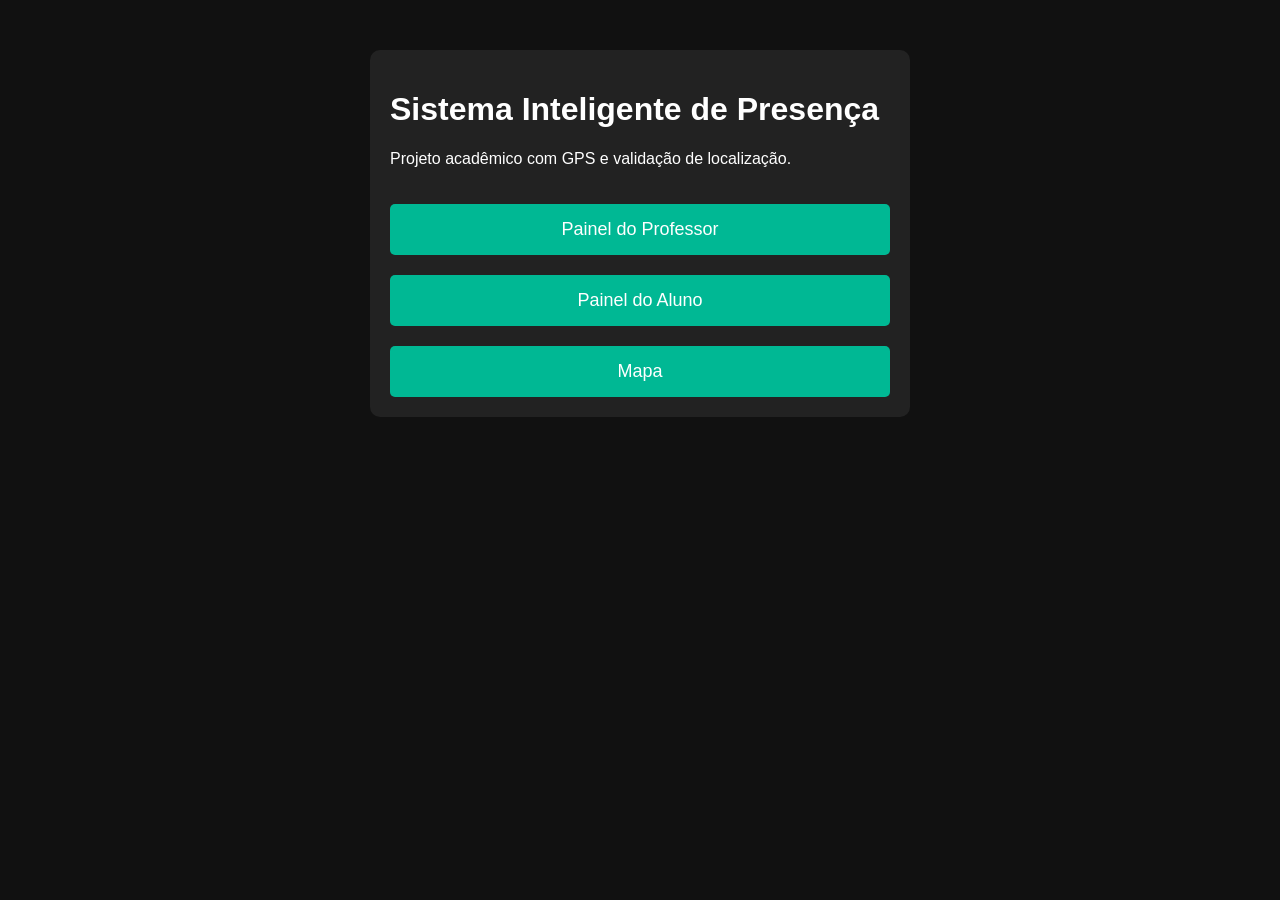
==== commit 51a0e7ce: "Update index.html" ====
--- a/unidade_3/index.html
+++ b/unidade_3/index.html
@@ -1,942 +1,41 @@
 <!DOCTYPE html>
-<html lang="pt-BR">
+<html lang="pt-br">
+
 <head>
-    <meta charset="UTF-8">
-    <meta name="viewport" content="width=device-width, initial-scale=1.0">
-    <title>AulaTrack - Sistema de Presença</title>
-    <style>
-        * {
-            margin: 0;
-            padding: 0;
-            box-sizing: border-box;
-        }
-        
-        body {
-            font-family: 'Segoe UI', Tahoma, Geneva, Verdana, sans-serif;
-            background: linear-gradient(135deg, #a8e6cf 0%, #ffd3b6 100%);
-            min-height: 100vh;
-            display: flex;
-            justify-content: center;
-            align-items: center;
-            padding: 20px;
-        }
-        
-        .container {
-            background: white;
-            border-radius: 20px;
-            box-shadow: 0 20px 60px rgba(0, 0, 0, 0.2);
-            max-width: 500px;
-            width: 100%;
-            padding: 40px;
-        }
-        
-        .logo {
-            text-align: center;
-            margin-bottom: 30px;
-        }
-        
-        .logo svg {
-            width: 100px;
-            height: 100px;
-            margin-bottom: 15px;
-        }
-        
-        .logo h1 {
-            color: #333;
-            font-size: 32px;
-            font-weight: 700;
-            background: linear-gradient(135deg, #4CAF50 0%, #FF69B4 100%);
-            -webkit-background-clip: text;
-            -webkit-text-fill-color: transparent;
-            background-clip: text;
-            margin-bottom: 5px;
-        }
-        
-        .logo p {
-            color: #666;
-            font-size: 13px;
-        }
-        
-        .screen {
-            display: none;
-        }
-        
-        .screen.active {
-            display: block;
-        }
-        
-        h2 {
-            color: #333;
-            font-size: 24px;
-            margin-bottom: 20px;
-            text-align: center;
-        }
-        
-        .form-group {
-            margin-bottom: 20px;
-        }
-        
-        label {
-            display: block;
-            color: #333;
-            font-weight: 600;
-            margin-bottom: 8px;
-            font-size: 14px;
-        }
-        
-        input[type='text'],
-        input[type='password'],
-        input[type='email'],
-        input[type='time'],
-        input[type='date'],
-        select,
-        textarea {
-            width: 100%;
-            padding: 12px;
-            border: 2px solid #ddd;
-            border-radius: 8px;
-            font-size: 14px;
-            transition: border-color 0.3s;
-            font-family: inherit;
-        }
-        
-        input:focus,
-        select:focus,
-        textarea:focus {
-            outline: none;
-            border-color: #4CAF50;
-            box-shadow: 0 0 0 3px rgba(76, 175, 80, 0.1);
-        }
-        
-        button {
-            width: 100%;
-            padding: 14px;
-            border: none;
-            border-radius: 8px;
-            font-size: 16px;
-            font-weight: 600;
-            cursor: pointer;
-            transition: all 0.3s;
-            margin-bottom: 12px;
-        }
-        
-        .btn-primary {
-            background: linear-gradient(135deg, #4CAF50 0%, #45a049 100%);
-            color: white;
-        }
-        
-        .btn-primary:hover {
-            transform: translateY(-2px);
-            box-shadow: 0 10px 25px rgba(76, 175, 80, 0.3);
-        }
-        
-        .btn-secondary {
-            background: linear-gradient(135deg, #FF69B4 0%, #FF1493 100%);
-            color: white;
-        }
-        
-        .btn-secondary:hover {
-            transform: translateY(-2px);
-            box-shadow: 0 10px 25px rgba(255, 105, 180, 0.3);
-        }
-        
-        .btn-danger {
-            background: #dc3545;
-            color: white;
-        }
-        
-        .btn-danger:hover {
-            background: #c82333;
-        }
-        
-        .btn-small {
-            padding: 8px 12px;
-            font-size: 13px;
-            width: auto;
-            margin: 2px;
-        }
-        
-        .link-switch {
-            text-align: center;
-            color: #666;
-            font-size: 14px;
-            margin-top: 15px;
-        }
-        
-        .link-switch a {
-            color: #4CAF50;
-            cursor: pointer;
-            text-decoration: none;
-            font-weight: 600;
-        }
-        
-        .link-switch a:hover {
-            color: #FF69B4;
-        }
-        
-        .error {
-            background: #f8d7da;
-            border: 1px solid #dc3545;
-            color: #721c24;
-            padding: 12px;
-            border-radius: 8px;
-            margin-bottom: 15px;
-            font-size: 13px;
-            display: none;
-        }
-        
-        .success {
-            background: #d4edda;
-            border: 1px solid #28a745;
-            color: #155724;
-            padding: 12px;
-            border-radius: 8px;
-            margin-bottom: 15px;
-            font-size: 13px;
-            display: none;
-        }
-        
-        .info-box {
-            background: #e7f3ff;
-            border-left: 4px solid #4CAF50;
-            padding: 15px;
-            margin-bottom: 20px;
-            border-radius: 5px;
-            font-size: 13px;
-            color: #555;
-        }
-        
-        .aula-link-box {
-            background: #f0f8ff;
-            border: 2px solid #4CAF50;
-            padding: 15px;
-            border-radius: 8px;
-            margin: 20px 0;
-        }
-        
-        .aula-link-box h4 {
-            color: #333;
-            margin-bottom: 10px;
-        }
-        
-        .link-container {
-            background: white;
-            padding: 10px;
-            border-radius: 5px;
-            word-break: break-all;
-            font-family: monospace;
-            font-size: 12px;
-            color: #666;
-            margin-bottom: 10px;
-            border: 1px solid #ddd;
-        }
-        
-        .btn-copy {
-            background: #667eea;
-            color: white;
-            width: 100%;
-            padding: 10px;
-            border: none;
-            border-radius: 5px;
-            cursor: pointer;
-            font-size: 13px;
-        }
-        
-        .btn-copy:hover {
-            background: #5568d3;
-        }
-        
-        .alunos-table {
-            width: 100%;
-            border-collapse: collapse;
-            margin-top: 20px;
-            font-size: 13px;
-        }
-        
-        .alunos-table th {
-            background: linear-gradient(135deg, #4CAF50 0%, #FF69B4 100%);
-            color: white;
-            padding: 12px;
-            text-align: left;
-        }
-        
-        .alunos-table td {
-            padding: 10px;
-            border-bottom: 1px solid #ddd;
-        }
-        
-        .alunos-table tr:hover {
-            background: #f9f9f9;
-        }
-        
-        .status-presente {
-            background: #d4edda;
-            color: #155724;
-            padding: 4px 8px;
-            border-radius: 4px;
-            font-weight: 600;
-            font-size: 12px;
-        }
-        
-        .status-ausente {
-            background: #f8d7da;
-            color: #721c24;
-            padding: 4px 8px;
-            border-radius: 4px;
-            font-weight: 600;
-            font-size: 12px;
-        }
-        
-        .status-aguardando {
-            background: #fff3cd;
-            color: #856404;
-            padding: 4px 8px;
-            border-radius: 4px;
-            font-weight: 600;
-            font-size: 12px;
-        }
-        
-        .header-prof {
-            display: flex;
-            justify-content: space-between;
-            align-items: center;
-            margin-bottom: 20px;
-            padding-bottom: 15px;
-            border-bottom: 2px solid #ddd;
-        }
-        
-        .header-prof h2 {
-            margin: 0;
-            flex: 1;
-            text-align: left;
-            font-size: 20px;
-        }
-        
-        .btn-logout {
-            background: #dc3545;
-            color: white;
-            padding: 8px 15px;
-            border: none;
-            border-radius: 5px;
-            cursor: pointer;
-            font-size: 13px;
-        }
-        
-        .btn-logout:hover {
-            background: #c82333;
-        }
 
-        .aula-info {
-            background: #e7f3ff;
-            border-left: 4px solid #4CAF50;
-            padding: 15px;
-            margin-bottom: 20px;
-            border-radius: 5px;
-            font-size: 13px;
-        }
+<meta charset="UTF-8">
 
-        .aula-info p {
-            margin-bottom: 5px;
-        }
-    </style>
+<meta name="viewport" content="width=device-width, initial-scale=1.0">
+
+<title>Sistema Inteligente de Presença</title>
+
+<link rel="stylesheet" href="style.css">
+
 </head>
+
 <body>
-    <div class="container">
-        <!-- LOGO -->
-        <div class="logo">
-            <svg viewBox="0 0 200 200" xmlns="http://www.w3.org/2000/svg">
-                <!-- Círculo de fundo -->
-                <circle cx="100" cy="100" r="95" fill="none" stroke="url(#gradiente)" stroke-width="3"/>
-                
-                <!-- Gradiente -->
-                <defs>
-                    <linearGradient id="gradiente" x1="0%" y1="0%" x2="100%" y2="100%">
-                        <stop offset="0%" style="stop-color:#4CAF50;stop-opacity:1" />
-                        <stop offset="100%" style="stop-color:#FF69B4;stop-opacity:1" />
-                    </linearGradient>
-                </defs>
-                
-                <!-- Ícone de localização -->
-                <path d="M 100 50 C 85 50 75 60 75 75 C 75 90 100 130 100 130 C 100 130 125 90 125 75 C 125 60 115 50 100 50 Z M 100 80 C 95 80 91 84 91 89 C 91 94 95 98 100 98 C 105 98 109 94 109 89 C 109 84 105 80 100 80 Z" fill="url(#gradiente)"/>
-                
-                <!-- Relógio -->
-                <circle cx="140" cy="140" r="20" fill="#4CAF50" opacity="0.8"/>
-                <line x1="140" y1="132" x2="140" y2="138" stroke="white" stroke-width="2"/>
-                <line x1="140" y1="140" x2="146" y2="140" stroke="white" stroke-width="2"/>
-            </svg>
-            <h1>AulaTrack</h1>
-            <p>Sistema de Presença com GPS</p>
-        </div>
 
-        <!-- TELA DE LOGIN DO PROFESSOR -->
-        <div id="loginProfessor" class="screen active">
-            <h2>🔐 Login do Professor</h2>
-            <div class="error" id="erroProfessor"></div>
-            
-            <div class="form-group">
-                <label for="senhaProfessor">Senha do Professor</label>
-                <input type="password" id="senhaProfessor" placeholder="Digite a senha">
-            </div>
-            
-            <button class="btn-primary" onclick="validarSenhaProfessor()">Entrar</button>
-            
-            <div class="link-switch">
-                Não é professor? <a onclick="telaAluno()">Acesse como Aluno</a>
-            </div>
-        </div>
+<div class="container">
 
-        <!-- TELA CADASTRO EMAIL PROFESSOR -->
-        <div id="cadastroEmailProfessor" class="screen">
-            <h2>📧 Cadastro do Professor</h2>
-            <div class="error" id="erroCadastro"></div>
-            <div class="info-box">
-                Complete seu cadastro para acessar o sistema.
-            </div>
-            
-            <div class="form-group">
-                <label for="nomeProfessor">Nome Completo</label>
-                <input type="text" id="nomeProfessor" placeholder="Seu nome">
-            </div>
-            
-            <div class="form-group">
-                <label for="emailProfessor">Email</label>
-                <input type="email" id="emailProfessor" placeholder="seu@email.com">
-            </div>
-            
-            <button class="btn-primary" onclick="salvarProfessor()">Continuar</button>
-        </div>
+<h1>Sistema Inteligente de Presença</h1>
 
-        <!-- TELA DASHBOARD DO PROFESSOR -->
-        <div id="dashboardProfessor" class="screen">
-            <div class="header-prof">
-                <h2>Dashboard</h2>
-                <button class="btn-logout" onclick="logout()">Sair</button>
-            </div>
-            
-            <div class="info-box">
-                Bem-vindo, <strong id="nomeProfDisplay"></strong>!
-            </div>
-            
-            <button class="btn-primary" onclick="mostrarTelaCriarAula()">+ CRIAR NOVA AULA</button>
-            
-            <div id="aulaAtiva" style="display: none;">
-                <div class="aula-link-box">
-                    <h4>📍 Aula Ativa</h4>
-                    <p id="infoAulaAtiva"></p>
-                    <div class="link-container" id="linkAula"></div>
-                    <button class="btn-copy" onclick="copiarLink()">📋 Copiar Link</button>
-                </div>
-                
-                <h3 style="margin-top: 20px; margin-bottom: 10px;">Presença dos Alunos</h3>
-                <table class="alunos-table">
-                    <thead>
-                        <tr>
-                            <th>Nome</th>
-                            <th>RGM</th>
-                            <th>Entrada</th>
-                            <th>Saída</th>
-                            <th>Status</th>
-                        </tr>
-                    </thead>
-                    <tbody id="tabelaAlunos">
-                    </tbody>
-                </table>
-                
-                <button class="btn-danger" onclick="encerrarAula()" style="margin-top: 20px; width: 100%;">🛑 ENCERRAR AULA</button>
-            </div>
-            
-            <div id="semAula" style="text-align: center; padding: 40px 0;">
-                <p style="color: #999; font-size: 14px;">Nenhuma aula ativa</p>
-            </div>
-        </div>
+<p>
+Projeto acadêmico com GPS e validação de localização.
+</p>
 
-        <!-- TELA CRIAR AULA -->
-        <div id="criarAula" class="screen">
-            <h2>➕ Criar Nova Aula</h2>
-            <div class="error" id="erroCriarAula"></div>
-            
-            <div class="form-group">
-                <label for="materia">Disciplina/Matéria</label>
-                <input type="text" id="materia" placeholder="Ex: Engenharia de Prompt IA">
-            </div>
-            
-            <div class="form-group">
-                <label for="dataAula">Data da Aula</label>
-                <input type="date" id="dataAula">
-            </div>
-            
-            <div class="form-group">
-                <label for="horaInicio">Hora de Início</label>
-                <input type="time" id="horaInicio" value="19:00">
-            </div>
-            
-            <div class="form-group">
-                <label for="duracao">Duração da Aula</label>
-                <input type="time" id="duracao" value="03:40">
-            </div>
-            
-            <div class="form-group">
-                <label for="intervalo">Intervalo (minutos)</label>
-                <input type="number" id="intervalo" value="20">
-            </div>
-            
-            <div class="form-group">
-                <label for="raioProfessor">Raio Permitido (metros)</label>
-                <input type="number" id="raioProfessor" value="50">
-            </div>
-            
-            <div class="form-group">
-                <label for="localAula">Local da Aula</label>
-                <textarea id="localAula" rows="2" placeholder="Descrição do local, prédio, sala, etc.">SEPS 704/904 - Conjunto A, Asa Sul, Brasília - DF</textarea>
-            </div>
-            
-            <div class="form-group">
-                <label for="latitudeProfessor">Latitude</label>
-                <input type="text" id="latitudeProfessor" value="-15.8026769" placeholder="-15.8026769">
-            </div>
-            
-            <div class="form-group">
-                <label for="longitudeProfessor">Longitude</label>
-                <input type="text" id="longitudeProfessor" value="-47.8994031" placeholder="-47.8994031">
-            </div>
-            
-            <button class="btn-primary" onclick="criarAula()">✅ CRIAR AULA</button>
-            <button class="btn-secondary" onclick="voltarDashboard()" style="background: #ddd; color: #333;">Cancelar</button>
-        </div>
+<a href="professor.html">
+<button>Painel do Professor</button>
+</a>
 
-        <!-- TELA DO ALUNO -->
-        <div id="telaAluno" class="screen">
-            <h2>📍 Chamada de Presença</h2>
-            <div class="error" id="erroAluno"></div>
-            <div class="success" id="sucessoAluno"></div>
-            
-            <div class="aula-info" id="infoAulaAluno" style="display: none;">
-                <p><strong>Disciplina:</strong> <span id="materiaAluno"></span></p>
-                <p><strong>Horário:</strong> <span id="horarioAluno"></span></p>
-                <p><strong>Local:</strong> <span id="localAluno"></span></p>
-                <p><strong>Horário Atual:</strong> <span id="horarioAtualAluno">--:--:--</span></p>
-            </div>
-            
-            <div class="form-group">
-                <label for="nomeAluno">Nome do Aluno *</label>
-                <input type="text" id="nomeAluno" placeholder="Digite seu nome completo">
-            </div>
-            
-            <div class="form-group">
-                <label for="rgmAluno">RGM (Matrícula) *</label>
-                <input type="text" id="rgmAluno" placeholder="Digite seu RGM">
-            </div>
-            
-            <div style="display: grid; grid-template-columns: 1fr 1fr; gap: 10px;">
-                <button class="btn-primary" onclick="registrarEntradaAluno()" style="background: #4CAF50;">✅ ENTRADA</button>
-                <button class="btn-secondary" onclick="registrarSaidaAluno()" style="background: #FF69B4;">🚪 SAÍDA</button>
-            </div>
-            
-            <button class="btn-secondary" onclick="voltarTelaAluno()" style="background: #ddd; color: #333; margin-top: 10px;">← Voltar</button>
-        </div>
+<a href="aluno.html">
+<button>Painel do Aluno</button>
+</a>
 
-        <!-- TELA CONFIRMAÇÃO PRESENÇA -->
-        <div id="confirmacaoPresenca" class="screen">
-            <div style="text-align: center; padding: 40px 20px;">
-                <svg width="80" height="80" viewBox="0 0 80 80" xmlns="http://www.w3.org/2000/svg" style="margin-bottom: 20px;">
-                    <circle cx="40" cy="40" r="38" fill="none" stroke="#4CAF50" stroke-width="2"/>
-                    <path d="M 20 40 L 35 55 L 60 25" stroke="#4CAF50" stroke-width="3" fill="none" stroke-linecap="round" stroke-linejoin="round"/>
-                </svg>
-                
-                <h2>✅ PRESENÇA CONFIRMADA!</h2>
-                <p style="color: #666; font-size: 14px; margin-bottom: 20px;">
-                    Sua presença na aula foi registrada com sucesso.
-                </p>
-                
-                <div class="info-box" id="detalhesConfirmacao"></div>
-                
-                <button class="btn-primary" onclick="novaPresenca()">➕ Registrar Outra Presença</button>
-            </div>
-        </div>
-    </div>
+<a href="mapa.html">
+<button>Mapa</button>
+</a>
 
-    <script>
-        // Dados globais
-        let professor = JSON.parse(localStorage.getItem('professor')) || null;
-        let aulaAtiva = JSON.parse(localStorage.getItem('aulaAtiva')) || null;
-        let presencas = JSON.parse(localStorage.getItem('presencas')) || {};
-        let parametrosAula = JSON.parse(localStorage.getItem('parametrosAula')) || {};
-        const SENHA_PADRAO = 'aulatrack';
-        
-        // Atualizar horário em tempo real (Aluno)
-        setInterval(() => {
-            const agora = new Date();
-            const h = String(agora.getHours()).padStart(2, '0');
-            const m = String(agora.getMinutes()).padStart(2, '0');
-            const s = String(agora.getSeconds()).padStart(2, '0');
-            const el = document.getElementById('horarioAtualAluno');
-            if (el) el.textContent = `${h}:${m}:${s}`;
-        }, 1000);
-        
-        // ============ PROFESSOR ============
-        function validarSenhaProfessor() {
-            const senha = document.getElementById('senhaProfessor').value;
-            if (senha === SENHA_PADRAO) {
-                if (professor && professor.email) {
-                    mostrarTela('dashboardProfessor');
-                    atualizarDashboard();
-                } else {
-                    mostrarTela('cadastroEmailProfessor');
-                }
-            } else {
-                mostrarErro('erroProfessor', 'Senha incorreta!');
-            }
-        }
-        
-        function salvarProfessor() {
-            const nome = document.getElementById('nomeProfessor').value.trim();
-            const email = document.getElementById('emailProfessor').value.trim();
-            
-            if (!nome || !email) {
-                mostrarErro('erroCadastro', 'Preencha todos os campos!');
-                return;
-            }
-            
-            professor = { nome, email };
-            localStorage.setItem('professor', JSON.stringify(professor));
-            document.getElementById('nomeProfDisplay').textContent = nome;
-            mostrarTela('dashboardProfessor');
-            atualizarDashboard();
-        }
-        
-        function mostrarTelaCriarAula() {
-            const hoje = new Date().toISOString().split('T')[0];
-            document.getElementById('dataAula').value = hoje;
-            mostrarTela('criarAula');
-        }
-        
-        function criarAula() {
-            const materia = document.getElementById('materia').value.trim();
-            const dataAula = document.getElementById('dataAula').value;
-            const horaInicio = document.getElementById('horaInicio').value;
-            const duracao = document.getElementById('duracao').value;
-            const intervalo = parseInt(document.getElementById('intervalo').value);
-            const raio = parseInt(document.getElementById('raioProfessor').value);
-            const local = document.getElementById('localAula').value.trim();
-            const lat = parseFloat(document.getElementById('latitudeProfessor').value);
-            const lon = parseFloat(document.getElementById('longitudeProfessor').value);
-            
-            if (!materia || !dataAula || !horaInicio) {
-                mostrarErro('erroCriarAula', 'Preencha todos os campos obrigatórios!');
-                return;
-            }
-            
-            const aulaId = Date.now().toString();
-            const linkAula = `${window.location.origin}${window.location.pathname}?aula=${aulaId}`;
-            
-            aulaAtiva = {
-                id: aulaId,
-                materia,
-                dataAula,
-                horaInicio,
-                duracao,
-                intervalo,
-                raio,
-                local,
-                latitude: lat,
-                longitude: lon,
-                link: linkAula,
-                criada: new Date().toLocaleString('pt-BR')
-            };
-            
-            parametrosAula = {
-                materia,
-                horaInicio,
-                duracao,
-                intervalo,
-                raio,
-                local,
-                latitude: lat,
-                longitude: lon,
-                dataAula
-            };
-            
-            localStorage.setItem('aulaAtiva', JSON.stringify(aulaAtiva));
-            localStorage.setItem('parametrosAula', JSON.stringify(parametrosAula));
-            presencas = {};
-            localStorage.setItem('presencas', JSON.stringify(presencas));
-            
-            mostrarTela('dashboardProfessor');
-            atualizarDashboard();
-        }
-        
-        function atualizarDashboard() {
-            if (!professor) return;
-            
-            document.getElementById('nomeProfDisplay').textContent = professor.nome;
-            
-            if (aulaAtiva && aulaAtiva.id) {
-                document.getElementById('semAula').style.display = 'none';
-                document.getElementById('aulaAtiva').style.display = 'block';
-                
-                const [h, m] = aulaAtiva.horaInicio.split(':');
-                const [dh, dm] = aulaAtiva.duracao.split(':');
-                const horaFim = new Date(0, 0, 0, parseInt(h) + parseInt(dh), parseInt(m) + parseInt(dm)).toLocaleTimeString('pt-BR', {hour: '2-digit', minute: '2-digit'});
-                
-                document.getElementById('infoAulaAtiva').innerHTML = `
-                    <strong>${aulaAtiva.materia}</strong><br>
-                    📅 ${new Date(aulaAtiva.dataAula).toLocaleDateString('pt-BR')}<br>
-                    ⏰ ${aulaAtiva.horaInicio} até ${horaFim}
-                `;
-                
-                document.getElementById('linkAula').textContent = aulaAtiva.link;
-                atualizarTabelaAlunos();
-            } else {
-                document.getElementById('semAula').style.display = 'block';
-                document.getElementById('aulaAtiva').style.display = 'none';
-            }
-        }
-        
-        function atualizarTabelaAlunos() {
-            const tbody = document.getElementById('tabelaAlunos');
-            tbody.innerHTML = '';
-            
-            if (Object.keys(presencas).length === 0) {
-                tbody.innerHTML = '<tr><td colspan="5" style="text-align: center; color: #999;">Nenhum aluno registrado ainda</td></tr>';
-                return;
-            }
-            
-            for (let key in presencas) {
-                const p = presencas[key];
-                let status = '⏳ Aguardando';
-                let statusClass = 'status-aguardando';
-                
-                if (p.entrada && p.saida) {
-                    status = '✅ Presente';
-                    statusClass = 'status-presente';
-                } else if (!p.entrada) {
-                    status = '❌ Ausente';
-                    statusClass = 'status-ausente';
-                }
-                
-                const row = `
-                    <tr>
-                        <td>${p.nome}</td>
-                        <td>${p.rgm}</td>
-                        <td>${p.entrada || '-'}</td>
-                        <td>${p.saida || '-'}</td>
-                        <td><span class="${statusClass}">${status}</span></td>
-                    </tr>
-                `;
-                tbody.innerHTML += row;
-            }
-        }
-        
-        function copiarLink() {
-            const link = document.getElementById('linkAula').textContent;
-            navigator.clipboard.writeText(link).then(() => {
-                alert('✅ Link copiado com sucesso!');
-            });
-        }
-        
-        function encerrarAula() {
-            if (!confirm('Tem certeza que deseja encerrar a aula?')) return;
-            
-            // Calcular 70% da duração
-            const [dh, dm] = aulaAtiva.duracao.split(':');
-            const minutosDuracao = parseInt(dh) * 60 + parseInt(dm);
-            const minutos70 = Math.round(minutosDuracao * 0.7);
-            
-            // Verificar presença (com intervalo)
-            let mensagemConfirmacao = 'Confirmação de Presença enviada aos alunos:\n\n';
-            let presentes = 0;
-            
-            for (let key in presencas) {
-                const p = presencas[key];
-                
-                if (p.entrada && p.saida) {
-                    // Calcular tempo presente
-                    const [eh, em] = p.entrada.split(':');
-                    const [sh, sm] = p.saida.split(':');
-                    const entradaMin = parseInt(eh) * 60 + parseInt(em);
-                    const saidaMin = parseInt(sh) * 60 + parseInt(sm);
-                    const tempoPresente = saidaMin - entradaMin - aulaAtiva.intervalo;
-                    
-                    if (tempoPresente >= minutos70) {
-                        mensagemConfirmacao += `✅ ${p.nome}\n`;
-                        presentes++;
-                    }
-                }
-            }
-            
-            localStorage.removeItem('aulaAtiva');
-            localStorage.removeItem('parametrosAula');
-            aulaAtiva = null;
-            
-            alert(mensagemConfirmacao);
-            mostrarTela('dashboardProfessor');
-            atualizarDashboard();
-        }
-        
-        function voltarDashboard() {
-            mostrarTela('dashboardProfessor');
-        }
-        
-        function logout() {
-            if (confirm('Tem certeza que deseja sair?')) {
-                professor = null;
-                document.getElementById('senhaProfessor').value = '';
-                mostrarTela('loginProfessor');
-            }
-        }
-        
-        // ============ ALUNO ============
-        function telaAluno() {
-            const params = new URLSearchParams(window.location.search);
-            const aulaId = params.get('aula');
-            
-            if (!aulaId || !aulaAtiva || aulaAtiva.id !== aulaId) {
-                mostrarErro('erroAluno', 'Link inválido ou aula expirada!');
-                return;
-            }
-            
-            document.getElementById('materiaAluno').textContent = aulaAtiva.materia;
-            const [h, m] = aulaAtiva.horaInicio.split(':');
-            const [dh, dm] = aulaAtiva.duracao.split(':');
-            const horaFim = new Date(0, 0, 0, parseInt(h) + parseInt(dh), parseInt(m) + parseInt(dm)).toLocaleTimeString('pt-BR', {hour: '2-digit', minute: '2-digit'});
-            document.getElementById('horarioAluno').textContent = `${aulaAtiva.horaInicio} até ${horaFim}`;
-            document.getElementById('localAluno').textContent = aulaAtiva.local;
-            document.getElementById('infoAulaAluno').style.display = 'block';
-            
-            mostrarTela('telaAluno');
-        }
-        
-        function registrarEntradaAluno() {
-            const nome = document.getElementById('nomeAluno').value.trim();
-            const rgm = document.getElementById('rgmAluno').value.trim();
-            
-            if (!nome || !rgm) {
-                mostrarErro('erroAluno', 'Preencha todos os campos!');
-                return;
-            }
-            
-            const agora = new Date();
-            const h = String(agora.getHours()).padStart(2, '0');
-            const m = String(agora.getMinutes()).padStart(2, '0');
-            const s = String(agora.getSeconds()).padStart(2, '0');
-            const horaAtual = `${h}:${m}:${s}`;
-            
-            navigator.geolocation.getCurrentPosition(
-                (position) => {
-                    const distancia = calcularDistancia(
-                        aulaAtiva.latitude,
-                        aulaAtiva.longitude,
-                        position.coords.latitude,
-                        position.coords.longitude
-                    );
-                    
-                    if (distancia > aulaAtiva.raio) {
-                        mostrarErro('erroAluno', `Você está a ${distancia.toFixed(1)}m de distância. Máximo permitido: ${aulaAtiva.raio}m`);
-                        return;
-                    }
-                    
-                    const key = `${nome}-${rgm}`;
-                    if (!presencas[key]) {
-                        presencas[key] = { nome, rgm, entrada: null, saida: null };
-                    }
-                    presencas[key].entrada = horaAtual;
-                    localStorage.setItem('presencas', JSON.stringify(presencas));
-                    
-                    mostrarConfirmacao(`Entrada registrada às ${horaAtual}`);
-                },
-                () => {
-                    mostrarErro('erroAluno', 'Erro ao acessar GPS. Verifique as permissões.');
-                }
-            );
-        }
-        
-        function registrarSaidaAluno() {
-            const nome = document.getElementById('nomeAluno').value.trim();
-            const rgm = document.getElementById('rgmAluno').value.trim();
-            
-            if (!nome || !rgm) {
-                mostrarErro('erroAluno', 'Preencha todos os campos!');
-                return;
-            }
-            
-            const agora = new Date();
-            const h = String(agora.getHours()).padStart(2, '0');
-            const m = String(agora.getMinutes()).padStart(2, '0');
-            const s = String(agora.getSeconds()).padStart(2, '0');
-            const horaAtual = `${h}:${m}:${s}`;
-            
-            navigator.geolocation.getCurrentPosition(
-                () => {
-                    const key = `${nome}-${rgm}`;
-                    if (!presencas[key]) {
-                        presencas[key] = { nome, rgm, entrada: null, saida: null };
-                    }
-                    presencas[key].saida = horaAtual;
-                    localStorage.setItem('presencas', JSON.stringify(presencas));
-                    
-                    mostrarConfirmacao(`Saída registrada às ${horaAtual}`);
-                },
-                () => {
-                    mostrarErro('erroAluno', 'Erro ao acessar GPS.');
-                }
-            );
-        }
-        
-        function mostrarConfirmacao(mensagem) {
-            document.getElementById('detalhesConfirmacao').innerHTML = `<p>${mensagem}</p>`;
-            mostrarTela('confirmacaoPresenca');
-        }
-        
-        function novaPresenca() {
-            document.getElementById('nomeAluno').value = '';
-            document.getElementById('rgmAluno').value = '';
-            mostrarTela('telaAluno');
-        }
-        
-        function voltarTelaAluno() {
-            mostrarTela('loginProfessor');
-        }
-        
-        // ============ UTILITÁRIOS ============
-        function calcularDistancia(lat1, lon1, lat2, lon2) {
-            const R = 6371000;
-            const dLat = (lat2 - lat1) * Math.PI / 180;
-            const dLon = (lon2 - lon1) * Math.PI / 180;
-            const a = Math.sin(dLat / 2) * Math.sin(dLat / 2) +
-                      Math.cos(lat1 * Math.PI / 180) * Math.cos(lat2 * Math.PI / 180) *
-                      Math.sin(dLon / 2) * Math.sin(dLon / 2);
-            const c = 2 * Math.atan2(Math.sqrt(a), Math.sqrt(1 - a));
-            return R * c;
-        }
-        
-        function mostrarTela(telaId) {
-            document.querySelectorAll('.screen').forEach(screen => {
-                screen.classList.remove('active');
-            });
-            document.getElementById(telaId).classList.add('active');
-        }
-        
-        function mostrarErro(elementoId, mensagem) {
-            const el = document.getElementById(elementoId);
-            el.textContent = mensagem;
-            el.style.display = 'block';
-            setTimeout(() => {
-                el.style.display = 'none';
-            }, 5000);
-        }
-        
-        // Verificar se é acesso por link de aula
-        window.addEventListener('load', () => {
-            const params = new URLSearchParams(window.location.search);
-            const aulaId = params.get('aula');
-            
-            if (aulaId) {
-                telaAluno();
-            } else if (professor && professor.email) {
-                mostrarTela('dashboardProfessor');
-                atualizarDashboard();
-            }
-        });
-    </script>
+</div>
+
 </body>
 </html>
--- a/unidade_3/style.css
+++ b/unidade_3/style.css
@@ -0,0 +1,63 @@
+body{
+
+background:#111;
+color:white;
+font-family:Arial;
+margin:0;
+padding:0;
+
+}
+
+.container{
+
+width:90%;
+max-width:500px;
+
+margin:auto;
+margin-top:50px;
+
+padding:20px;
+
+background:#222;
+
+border-radius:10px;
+
+}
+
+input{
+
+width:100%;
+padding:15px;
+
+margin-top:10px;
+
+border:none;
+border-radius:5px;
+
+}
+
+button{
+
+width:100%;
+padding:15px;
+
+margin-top:20px;
+
+border:none;
+
+background:#00b894;
+color:white;
+
+font-size:18px;
+
+border-radius:5px;
+
+cursor:pointer;
+
+}
+
+button:hover{
+
+background:#00a383;
+
+}
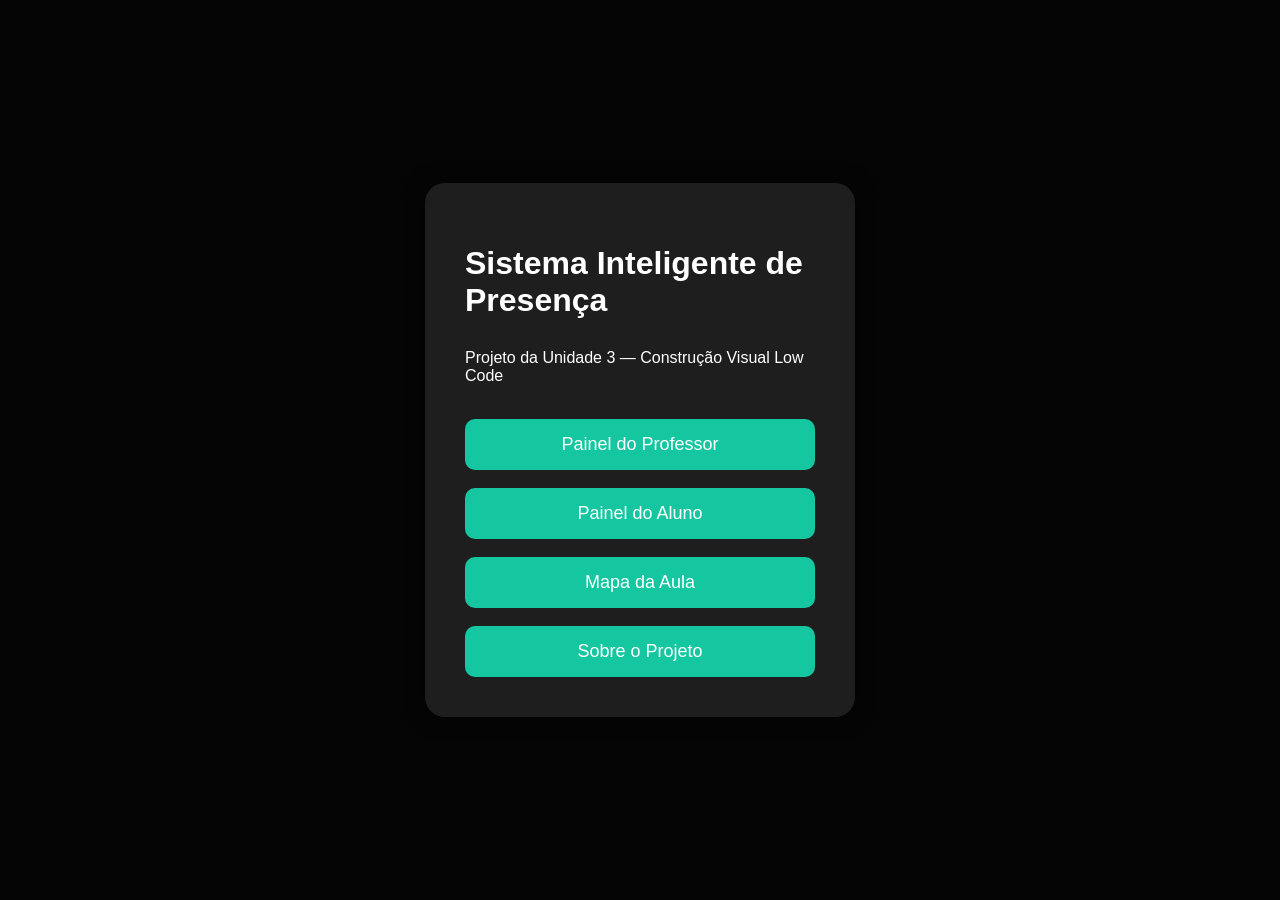
==== commit 23a14221: "Update index.html" ====
--- a/unidade_3/index.html
+++ b/unidade_3/index.html
@@ -5,9 +5,10 @@
 
 <meta charset="UTF-8">
 
-<meta name="viewport" content="width=device-width, initial-scale=1.0">
+<meta name="viewport"
+content="width=device-width, initial-scale=1.0">
 
-<title>Sistema Inteligente de Presença</title>
+<title>Sistema de Presença</title>
 
 <link rel="stylesheet" href="style.css">
 
@@ -20,19 +21,58 @@
 <h1>Sistema Inteligente de Presença</h1>
 
 <p>
-Projeto acadêmico com GPS e validação de localização.
+
+Projeto da Unidade 3
+— Construção Visual Low Code
+
 </p>
 
+<br>
+
 <a href="professor.html">
-<button>Painel do Professor</button>
+
+<button>
+
+Painel do Professor
+
+</button>
+
 </a>
 
+<br><br>
+
 <a href="aluno.html">
-<button>Painel do Aluno</button>
+
+<button>
+
+Painel do Aluno
+
+</button>
+
 </a>
 
+<br><br>
+
 <a href="mapa.html">
-<button>Mapa</button>
+
+<button>
+
+Mapa da Aula
+
+</button>
+
+</a>
+
+<br><br>
+
+<a href="lowcode.html">
+
+<button>
+
+Sobre o Projeto
+
+</button>
+
 </a>
 
 </div>
--- a/unidade_3/style.css
+++ b/unidade_3/style.css
@@ -1,63 +1,98 @@
 body{
 
-background:#111;
-color:white;
-font-family:Arial;
 margin:0;
 padding:0;
+
+background:#050505;
+
+font-family:Arial;
+
+display:flex;
+
+justify-content:center;
+
+align-items:center;
+
+height:100vh;
+
+color:white;
 
 }
 
 .container{
 
-width:90%;
-max-width:500px;
+background:#1e1e1e;
 
-margin:auto;
-margin-top:50px;
+padding:40px;
 
-padding:20px;
+border-radius:20px;
 
-background:#222;
+width:350px;
 
-border-radius:10px;
+box-shadow:0 0 20px rgba(0,0,0,0.5);
+
+}
+
+h1{
+
+margin-bottom:30px;
 
 }
 
 input{
 
 width:100%;
+
 padding:15px;
 
-margin-top:10px;
+border:none;
 
-border:none;
-border-radius:5px;
+border-radius:10px;
+
+margin-bottom:20px;
+
+font-size:16px;
 
 }
 
 button{
 
 width:100%;
+
 padding:15px;
-
-margin-top:20px;
 
 border:none;
 
-background:#00b894;
+border-radius:10px;
+
+background:#14c7a1;
+
 color:white;
 
 font-size:18px;
 
-border-radius:5px;
+cursor:pointer;
 
-cursor:pointer;
+transition:0.3s;
 
 }
 
 button:hover{
 
-background:#00a383;
+background:#10a884;
 
 }
+
+#resultado{
+
+margin-top:20px;
+
+word-break:break-word;
+
+}
+
+a{
+
+color:#00aaff;
+
+}
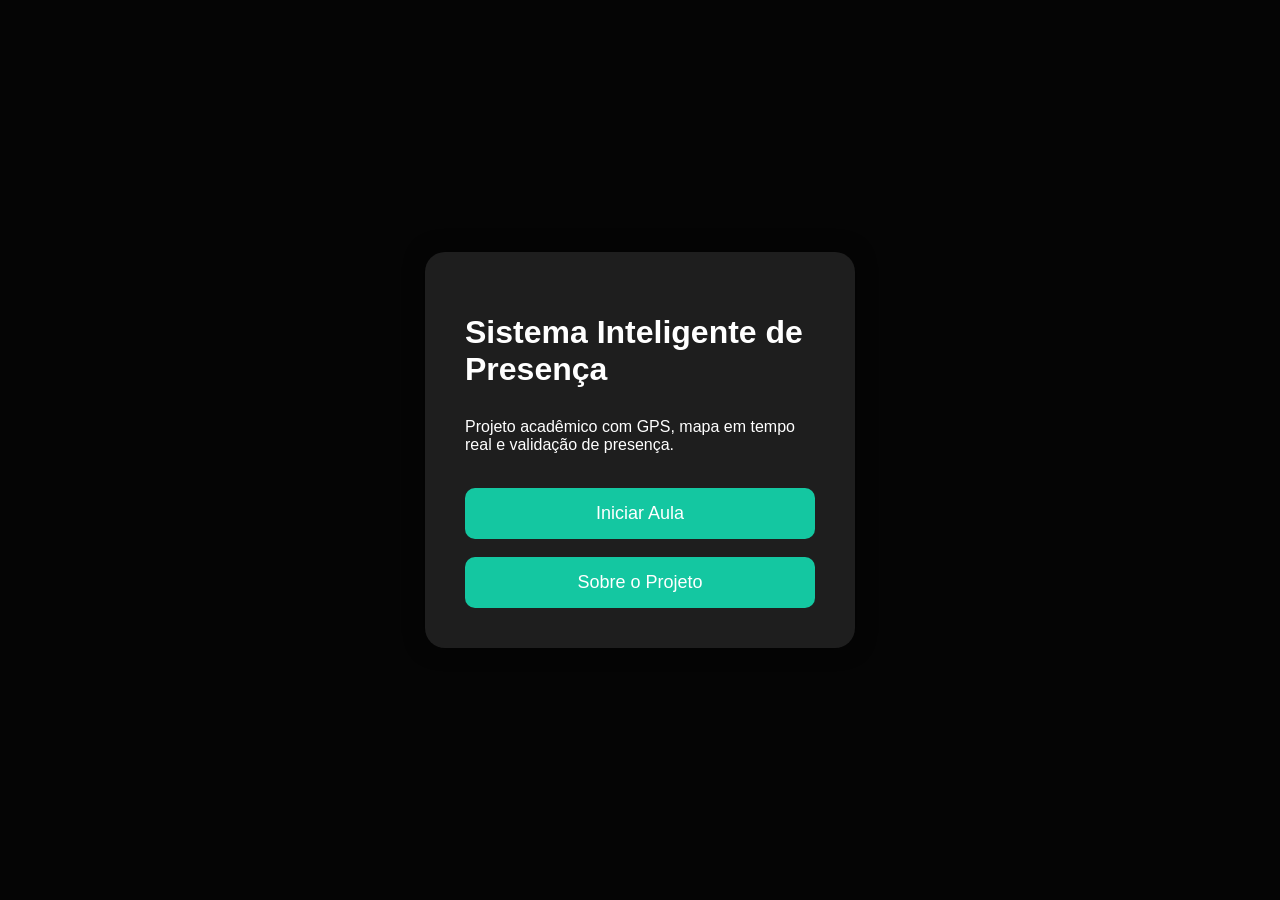
==== commit fb41a846: "Update index.html" ====
--- a/unidade_3/index.html
+++ b/unidade_3/index.html
@@ -8,7 +8,7 @@
 <meta name="viewport"
 content="width=device-width, initial-scale=1.0">
 
-<title>Sistema de Presença</title>
+<title>Sistema Inteligente de Presença</title>
 
 <link rel="stylesheet" href="style.css">
 
@@ -22,8 +22,9 @@
 
 <p>
 
-Projeto da Unidade 3
-— Construção Visual Low Code
+Projeto acadêmico com GPS,
+mapa em tempo real
+e validação de presença.
 
 </p>
 
@@ -33,31 +34,7 @@
 
 <button>
 
-Painel do Professor
-
-</button>
-
-</a>
-
-<br><br>
-
-<a href="aluno.html">
-
-<button>
-
-Painel do Aluno
-
-</button>
-
-</a>
-
-<br><br>
-
-<a href="mapa.html">
-
-<button>
-
-Mapa da Aula
+Iniciar Aula
 
 </button>
 
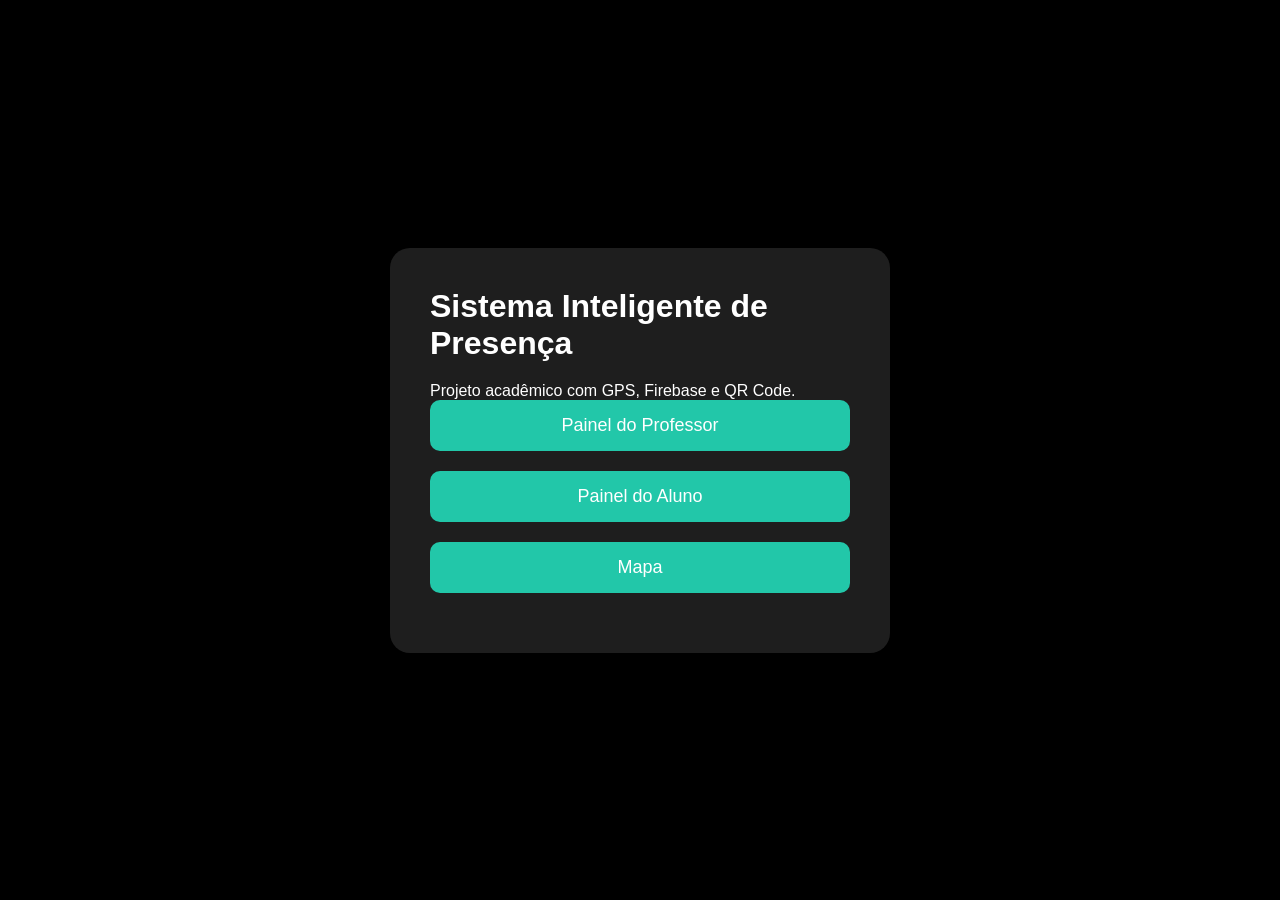
==== commit f5921be0: "Update index.html" ====
--- a/unidade_3/index.html
+++ b/unidade_3/index.html
@@ -1,56 +1,33 @@
 <!DOCTYPE html>
 <html lang="pt-br">
+<head>
+    <meta charset="UTF-8">
+    <meta name="viewport" content="width=device-width, initial-scale=1.0">
+    <title>GeoPresenceAI</title>
 
-<head>
-
-<meta charset="UTF-8">
-
-<meta name="viewport"
-content="width=device-width, initial-scale=1.0">
-
-<title>Sistema Inteligente de Presença</title>
-
-<link rel="stylesheet" href="style.css">
-
+    <link rel="stylesheet" href="style.css">
 </head>
-
 <body>
 
 <div class="container">
 
-<h1>Sistema Inteligente de Presença</h1>
+    <h1>Sistema Inteligente de Presença</h1>
 
-<p>
+    <p>
+        Projeto acadêmico com GPS, Firebase e QR Code.
+    </p>
 
-Projeto acadêmico com GPS,
-mapa em tempo real
-e validação de presença.
+    <a href="professor.html">
+        <button>Painel do Professor</button>
+    </a>
 
-</p>
+    <a href="aluno.html">
+        <button>Painel do Aluno</button>
+    </a>
 
-<br>
-
-<a href="professor.html">
-
-<button>
-
-Iniciar Aula
-
-</button>
-
-</a>
-
-<br><br>
-
-<a href="lowcode.html">
-
-<button>
-
-Sobre o Projeto
-
-</button>
-
-</a>
+    <a href="mapa.html">
+        <button>Mapa</button>
+    </a>
 
 </div>
 
--- a/unidade_3/style.css
+++ b/unidade_3/style.css
@@ -1,98 +1,65 @@
-body{
-
+*{
 margin:0;
 padding:0;
+box-sizing:border-box;
+font-family:Arial;
+}
 
-background:#050505;
-
-font-family:Arial;
-
+body{
+background:#000;
+color:white;
 display:flex;
-
 justify-content:center;
-
 align-items:center;
-
-height:100vh;
-
-color:white;
-
+min-height:100vh;
+padding:20px;
 }
 
 .container{
-
 background:#1e1e1e;
-
 padding:40px;
-
 border-radius:20px;
-
-width:350px;
-
-box-shadow:0 0 20px rgba(0,0,0,0.5);
-
+width:100%;
+max-width:500px;
 }
 
-h1{
-
-margin-bottom:30px;
-
+h1,h2{
+margin-bottom:20px;
 }
 
 input{
-
 width:100%;
-
 padding:15px;
-
 border:none;
-
 border-radius:10px;
-
 margin-bottom:20px;
-
 font-size:16px;
-
 }
 
 button{
-
 width:100%;
-
 padding:15px;
-
 border:none;
-
 border-radius:10px;
-
-background:#14c7a1;
-
+background:#22c7a9;
 color:white;
-
 font-size:18px;
-
 cursor:pointer;
-
-transition:0.3s;
-
+margin-bottom:20px;
 }
 
 button:hover{
-
-background:#10a884;
-
-}
-
-#resultado{
-
-margin-top:20px;
-
-word-break:break-word;
-
+opacity:0.9;
 }
 
 a{
+color:#22c7a9;
+font-weight:bold;
+}
 
-color:#00aaff;
-
+.aluno-card{
+background:#2b2b2b;
+padding:15px;
+margin-top:15px;
+border-radius:10px;
 }
